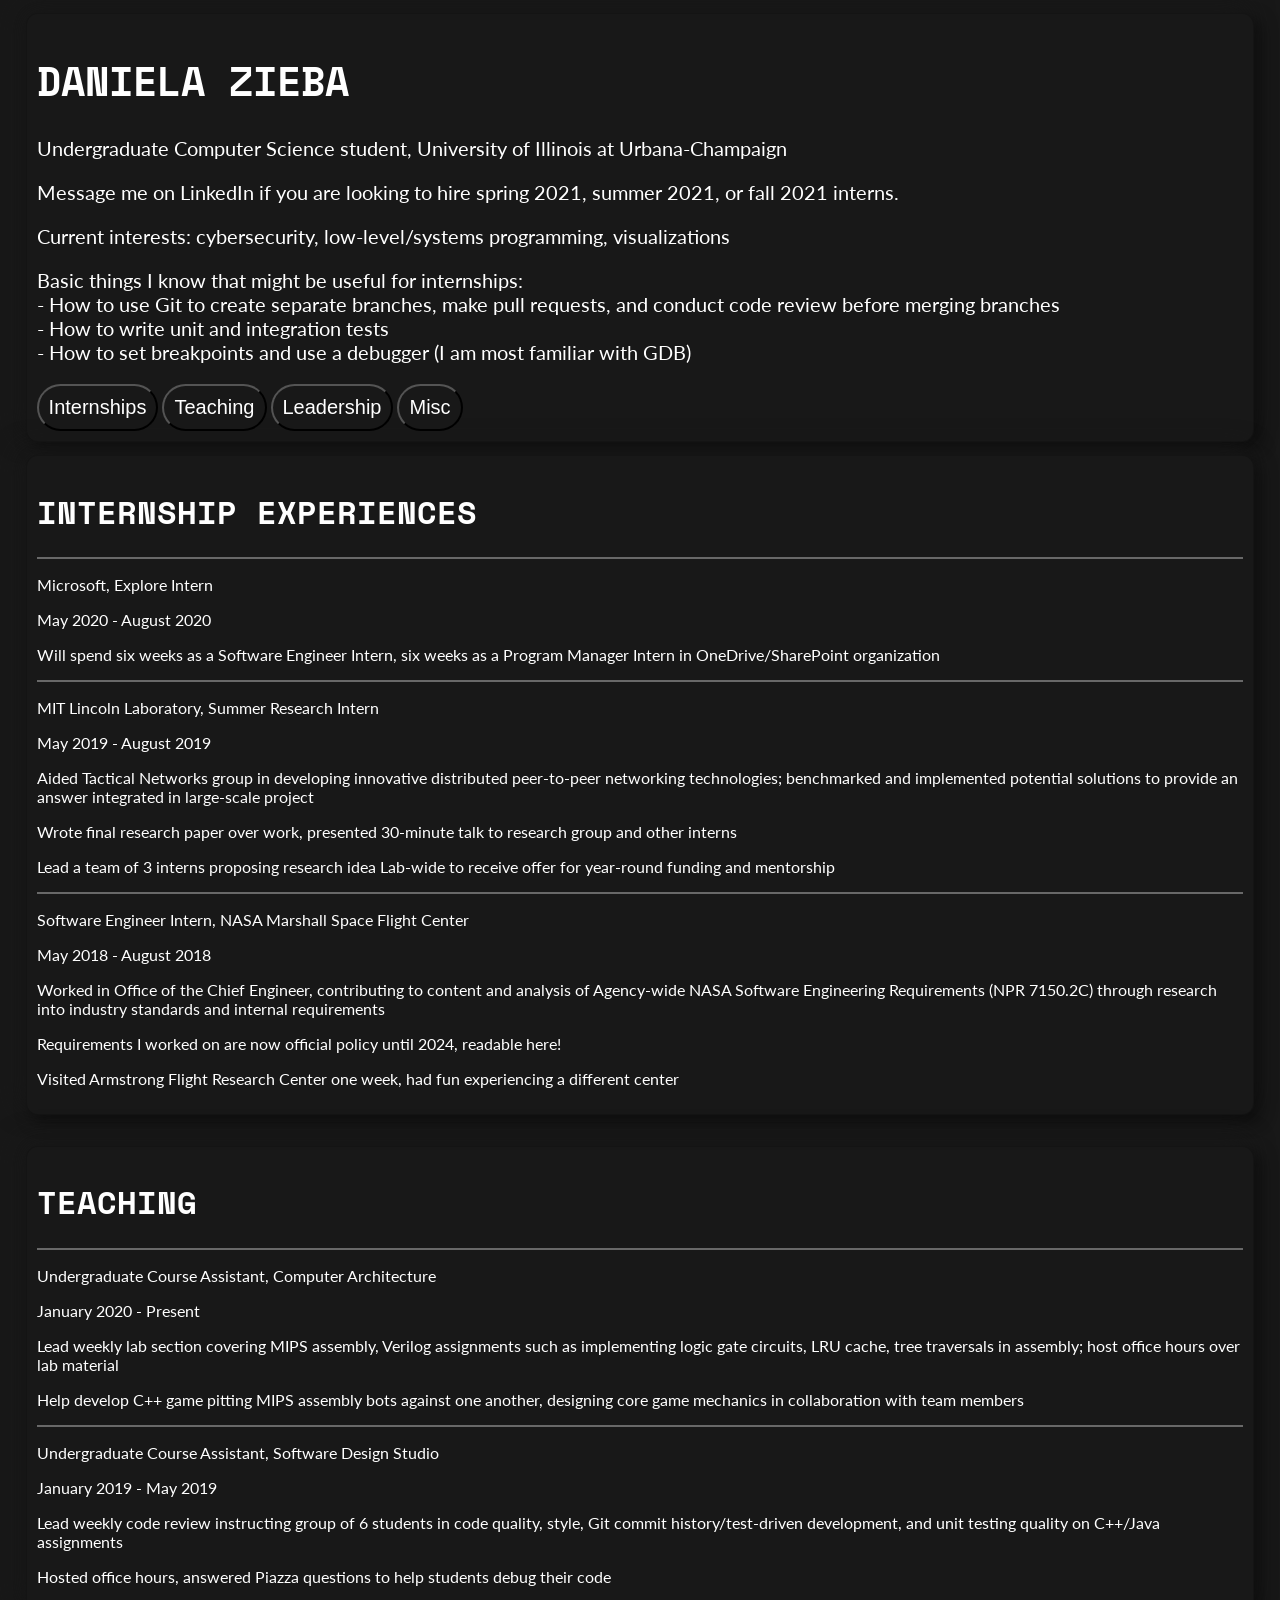
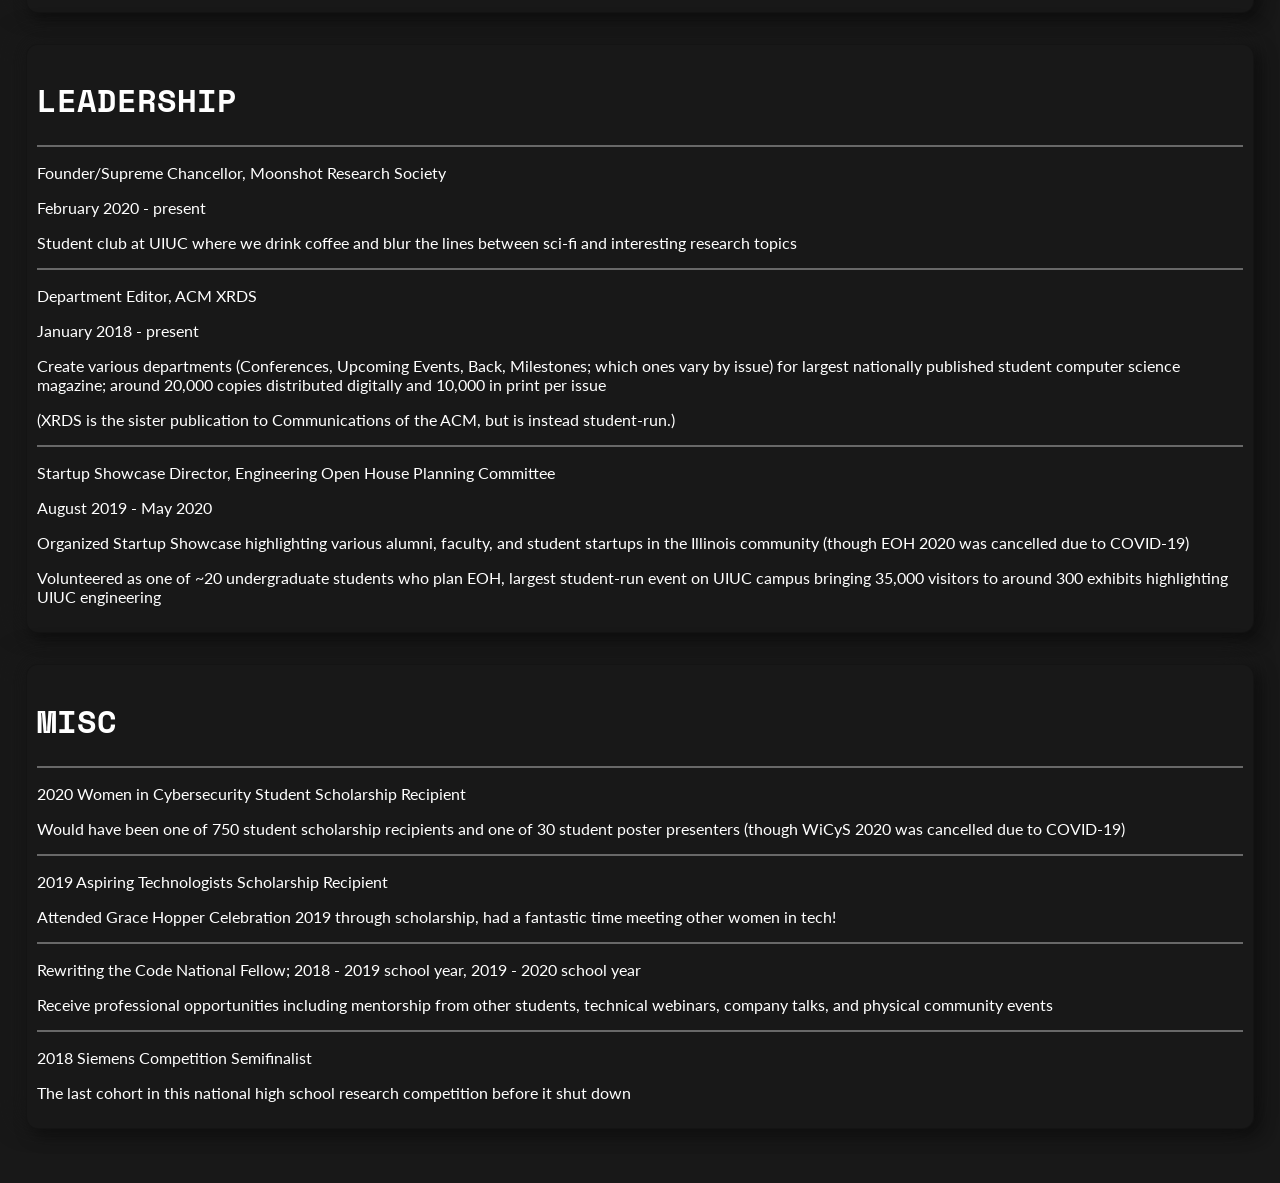
==== index.html @ 8a26d66f "Made minor change" ====
<!DOCTYPE html>
<html>
  <head>
    <meta charset="utf-8">
    <meta name="viewport" content="width=device-width, initial-scale=1">
    <link rel="stylesheet" href="dz.css">
    <link href="https://fonts.googleapis.com/css?family=Lato|Source+Sans+Pro|Space+Mono&display=swap" rel="stylesheet">
    <title>Checkout</title>
  </head>
  <body style="margin: 0;">
      <div class="content-div dz-head">
        <h1>DANIELA ZIEBA</h1>
        <p>Undergraduate Computer Science student, University of Illinois at Urbana-Champaign</p>
        <p><a href="https://linkedin.com/in/daniela-zieba">Message me on LinkedIn</a> if you are looking to hire spring 2021, summer 2021, or fall 2021 interns.</p>
        <p>Current interests: cybersecurity, low-level/systems programming, visualizations </p>
        <p>Basic things I know that might be useful for internships:
            <br> - How to use Git to create separate branches, make pull requests, and conduct code review before merging branches
            <br> - How to write unit and integration tests
            <br> - How to set breakpoints and use a debugger (I am most familiar with GDB)
        </p>
        <div>
            <button><a href="#intern">Internships</a></button>
            <button><a href="#teaching">Teaching</a></button>
            <button><a href="#leadership">Leadership</a></button>
            <button><a href="#misc">Misc</a></button></div>
    </div>
      <div class="body-content">
        <div class="content-div">
            <h1 id="intern">INTERNSHIP EXPERIENCES</h1>
            <div class="inner-content-div">
                <p>Microsoft, Explore Intern</p>
                <p>May 2020 - August 2020</p>
                <p>Will spend six weeks as a Software Engineer Intern, six weeks as a Program Manager Intern in OneDrive/SharePoint organization</p>
            </div>

            <div class="inner-content-div">
                <p>MIT Lincoln Laboratory, Summer Research Intern</p>
                <p>May 2019 - August 2019</p>
                <p> Aided Tactical Networks group in developing innovative distributed peer-to-peer networking technologies; benchmarked and implemented potential solutions to provide an answer integrated in large-scale project</p>
                <p>Wrote final research paper over work, presented 30-minute talk to research group and other interns</p> 
                <p>Lead a team of 3 interns proposing research idea Lab-wide to receive offer for year-round funding and mentorship</p>
            </div>

            <div class="inner-content-div">
                <p>Software Engineer Intern, NASA Marshall Space Flight Center</p>
                <p>May 2018 - August 2018</p>
                <p>Worked in Office of the Chief Engineer, contributing to content and analysis of Agency-wide NASA Software Engineering Requirements (NPR 7150.2C) through research into industry standards and internal requirements</p>
                <p>Requirements I worked on are now official policy until 2024, readable <a href='https://nodis3.gsfc.nasa.gov/npg_img/N_PR_7150_002C_/N_PR_7150_002C_.pdf'>here!</a></p></p>
                <p>Visited Armstrong Flight Research Center one week, had fun experiencing a different center</p>
            </div>
          </div>

        <br>
        <div class="content-div">
            <h1 id="teaching">TEACHING</h1>
            <div class="inner-content-div">
              <p>Undergraduate Course Assistant, Computer Architecture</p>
              <p class="date">January 2020 - Present</p>
              <p>Lead weekly lab section covering MIPS assembly, Verilog assignments such as implementing logic gate circuits, LRU cache, tree traversals in assembly; host office hours over lab material</p>
              <p>Help develop C++ game pitting MIPS assembly bots against one another, designing core game mechanics in collaboration with team members</p>
          </div>
          <div class="inner-content-div">
              <p>Undergraduate Course Assistant, Software Design Studio</p>
              <p class="date">January 2019 - May 2019</p>
              <p>Lead weekly code review instructing group of 6 students in code quality, style, Git commit history/test-driven development, and unit testing quality on C++/Java assignments</p>
              <p>Hosted office hours, answered Piazza questions to help students debug their code</p>
          </div>
        </div>

        <br>
          <div class="content-div">
            <h1 id="leadership">LEADERSHIP</h1>

            <div class="inner-content-div">
                <p>Founder/Supreme Chancellor, Moonshot Research Society</p>
                <p class="date">February 2020 - present</p>
                <p>Student club at UIUC where we drink coffee and blur the lines between sci-fi and interesting research topics</p>
            </div>

            <div class="inner-content-div">
                <p>Department Editor, ACM XRDS</p>
                <p class="date">January 2018 - present</p>
                <p>Create various departments (Conferences, Upcoming Events, Back, Milestones; which ones vary by issue) for largest nationally published student computer science magazine; around 20,000 copies distributed digitally and 10,000 in print per issue</p>
                <p>(XRDS is the sister publication to Communications of the ACM, but is instead student-run.)</p>
            </div>


            <div class="inner-content-div">
                <p>Startup Showcase Director, Engineering Open House Planning Committee</p>
                <p class="date">August 2019 - May 2020</p>
                <p>Organized Startup Showcase highlighting various alumni, faculty, and student startups in the Illinois community (though EOH 2020 was cancelled due to COVID-19)</p>
                <p>Volunteered as one of ~20 undergraduate students who plan EOH, largest student-run event on UIUC campus bringing 35,000 visitors to around 300 exhibits highlighting UIUC engineering</p>
            </div>
          </div>

          <br>

          <div class="content-div">
            <h1 id="misc">MISC</h1>
            <div class="inner-content-div">
                <p>2020 Women in Cybersecurity Student Scholarship Recipient</p>
                <p>Would have been one of 750 student scholarship recipients and one of 30 student poster presenters (though WiCyS 2020 was cancelled due to COVID-19)</p>
            </div>

            <div class="inner-content-div">
                <p>2019 Aspiring Technologists Scholarship Recipient</p>
                <p>Attended Grace Hopper Celebration 2019 through scholarship, had a fantastic time meeting other women in tech!</p>
            </div>

            <div class="inner-content-div">
                <p>Rewriting the Code National Fellow; 2018 - 2019 school year, 2019 - 2020 school year</p>
                <p>Receive professional opportunities including mentorship from other students, technical webinars, company talks, and physical community events</p>
            </div>

            <div class="inner-content-div">
                <p>2018 Siemens Competition Semifinalist</p>
                <p>The last cohort in this national high school research competition before it shut down</p>
            </div>

          </div>

          <br>
          <br>
          <br>

      </div>
      
  </body>
</html>
---- dz.css ----
body
{
    background-color: rgb(24, 24, 24);
}

button
{
    background-color: rgb(24, 24, 24);
    font-size: 20px;
    padding: 10px;
    border-radius: 25px;
}

button:hover
{
    border-color: gray;
}

.dz-head
{
    color: white;
    margin: 0;
    padding-top: 20px;
    padding-bottom: 20px;
    font-family: 'Source Sans Pro', sans-serif;
    font-size: 20px;
    margin-top: 2%;
    margin-left: 2%;
    margin-right: 2%;
}

.body-content
{
    color: white;
    margin: 0;
}

a
{
    text-decoration: none;
    color:white;
}

a:hover
{
    color: gray;
}

img
{
    max-width: 75%;
    border-radius: 10px;
}

.content-div
{
    background: rgb(24, 24, 24);
    border: 1px solid rgba(6, 6, 6, 0.2);
    border-radius: 12px;
    box-shadow: -6px -6px 26px 0 rgba(24, 24, 24, 0.83), 6px 6px 16px 0 rgba(1, 1, 1, 0.51);
    padding: 10px;
    margin-top: 1%;
    margin-left: 2%;
    margin-right: 2%;
}

.inner-content-div
{
    border-top: 2px solid rgb(104, 104, 104);
}

.content-div h1
{
    font-family: 'Space Mono', monospace;
}

.content-div p
{
    font-family: 'Lato', sans-serif;
}
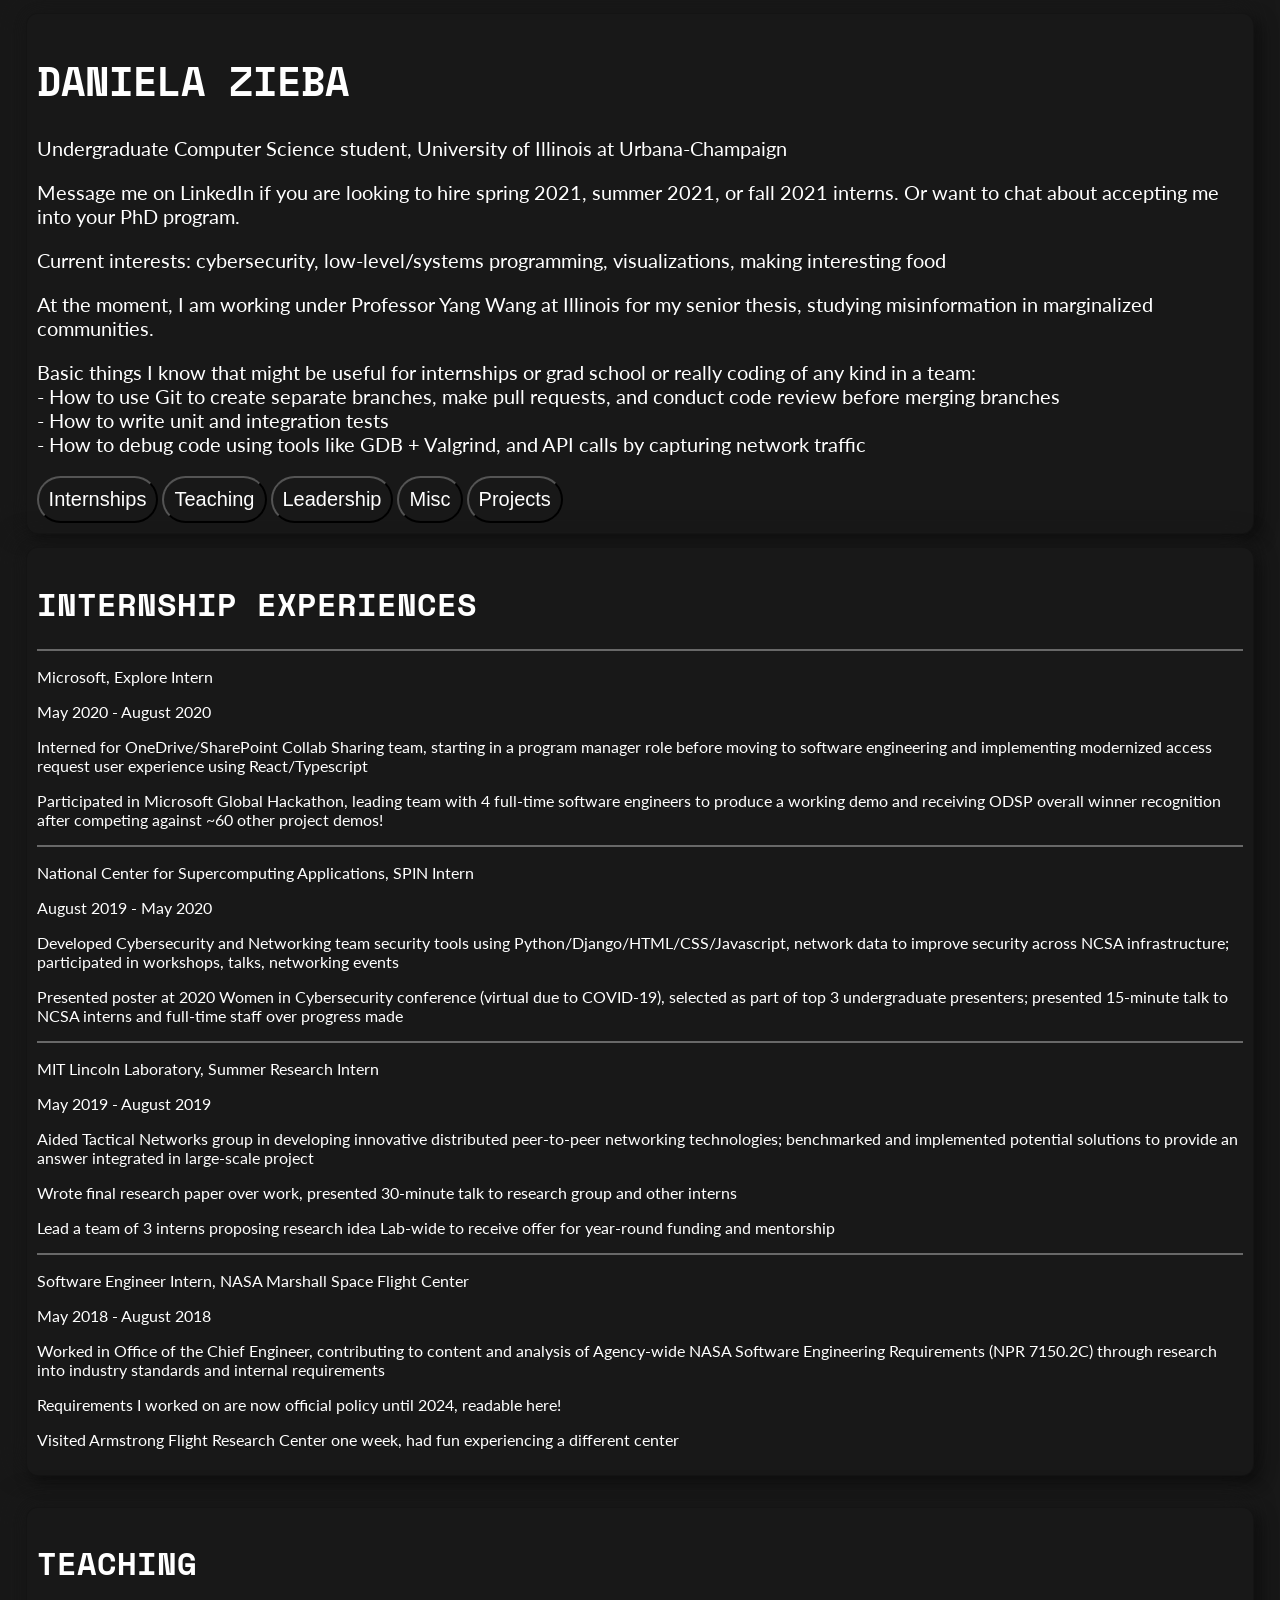
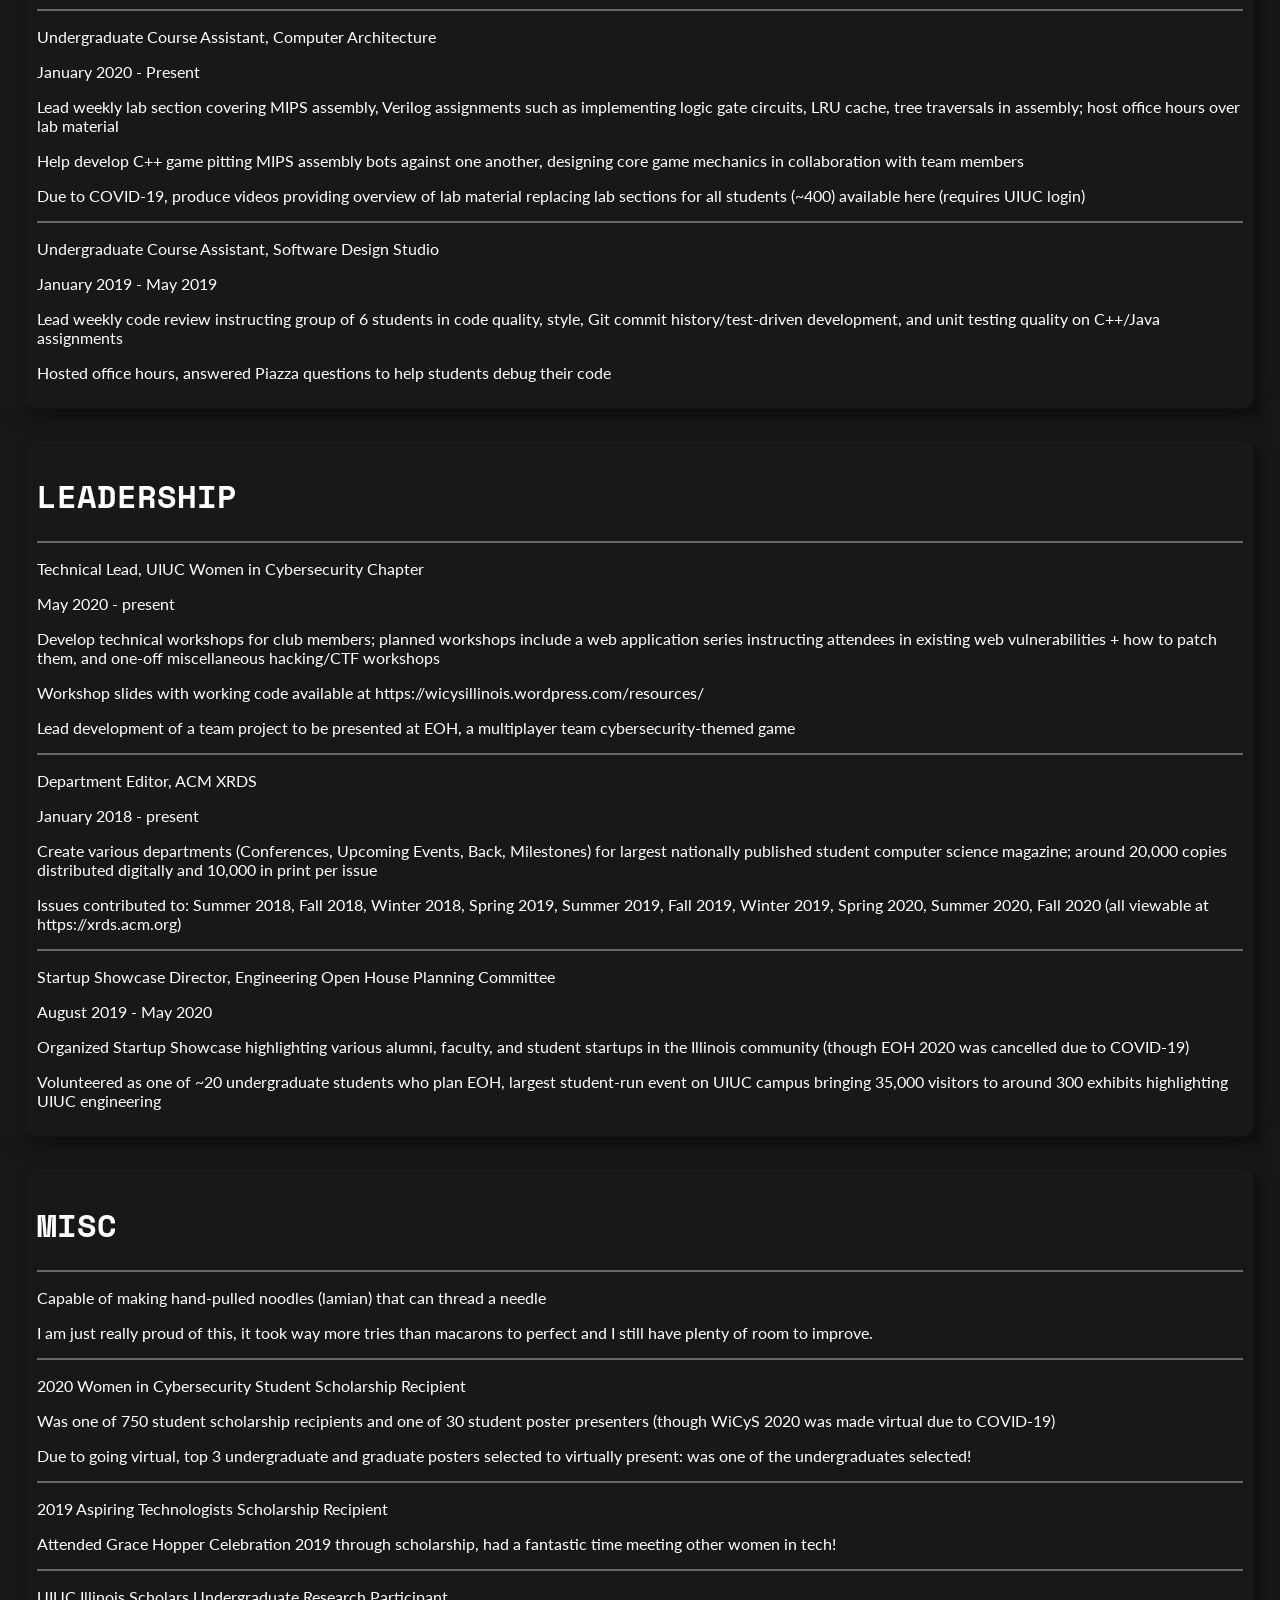
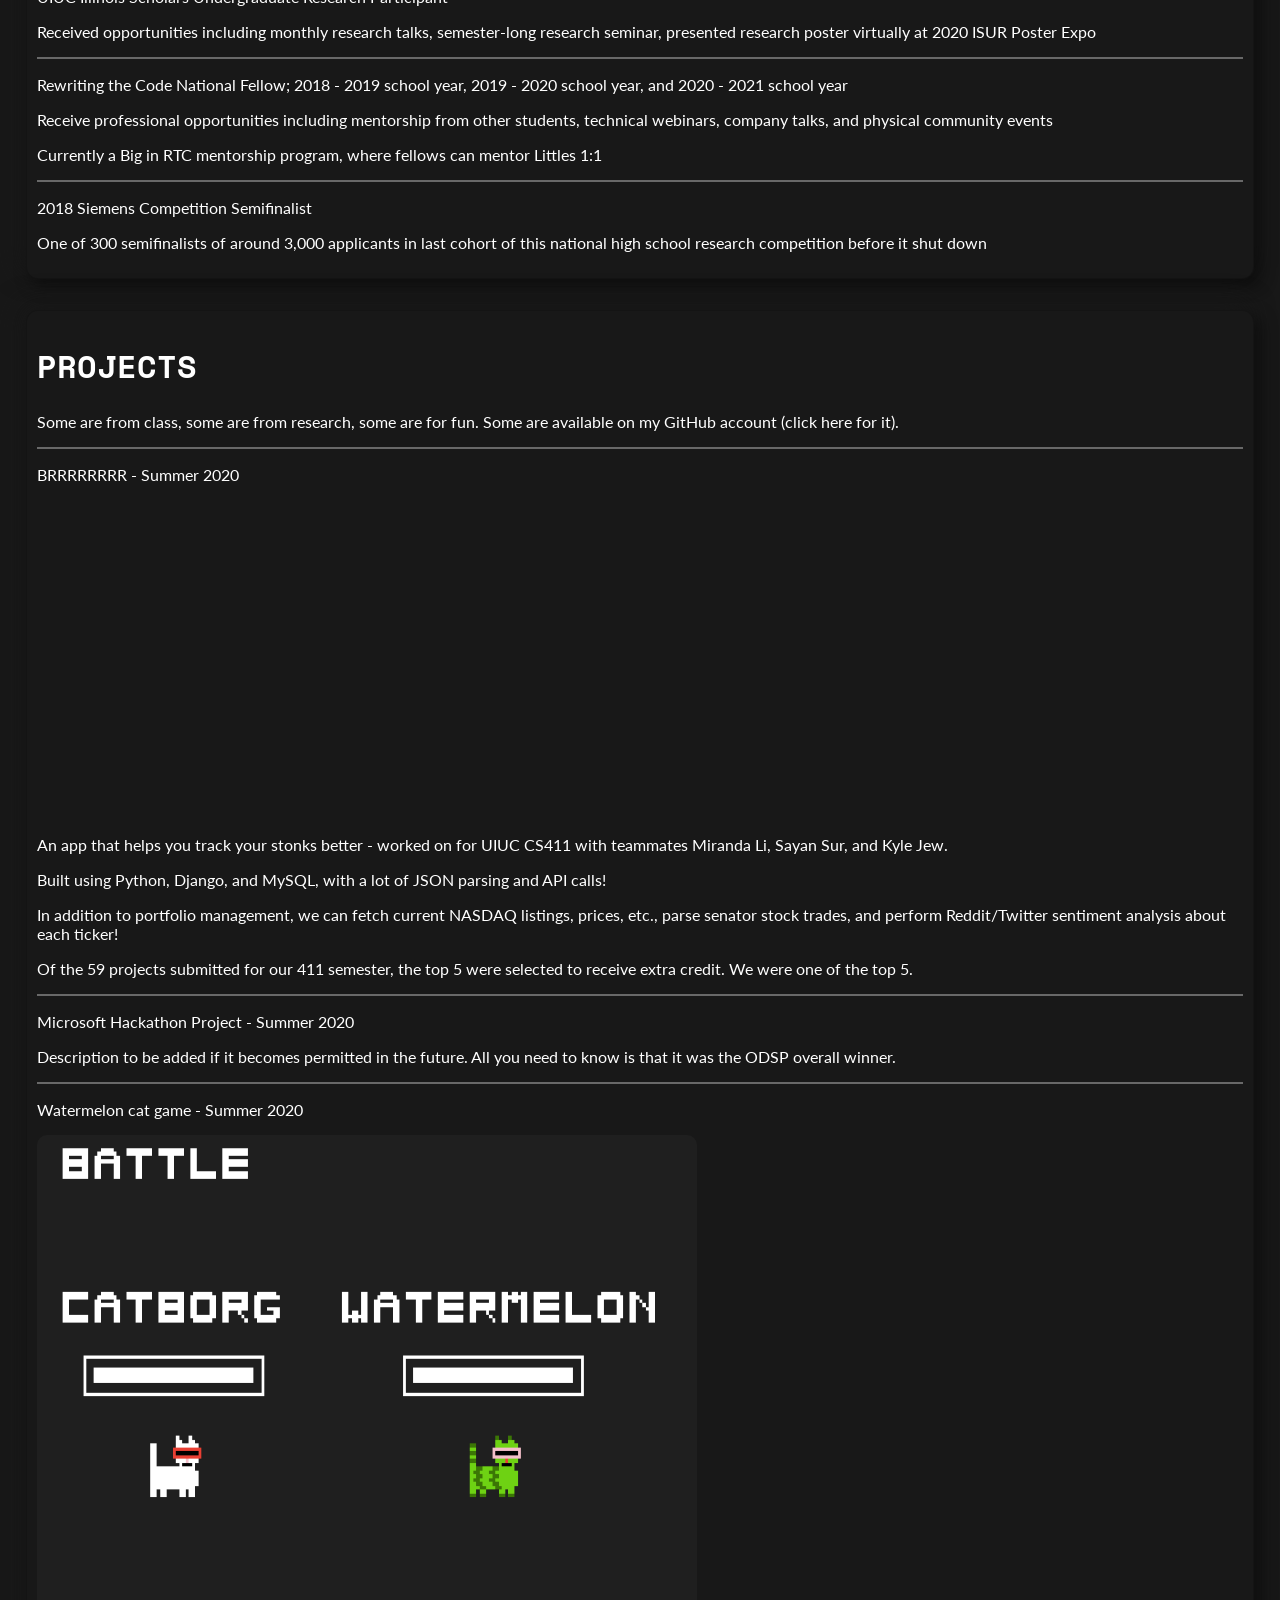
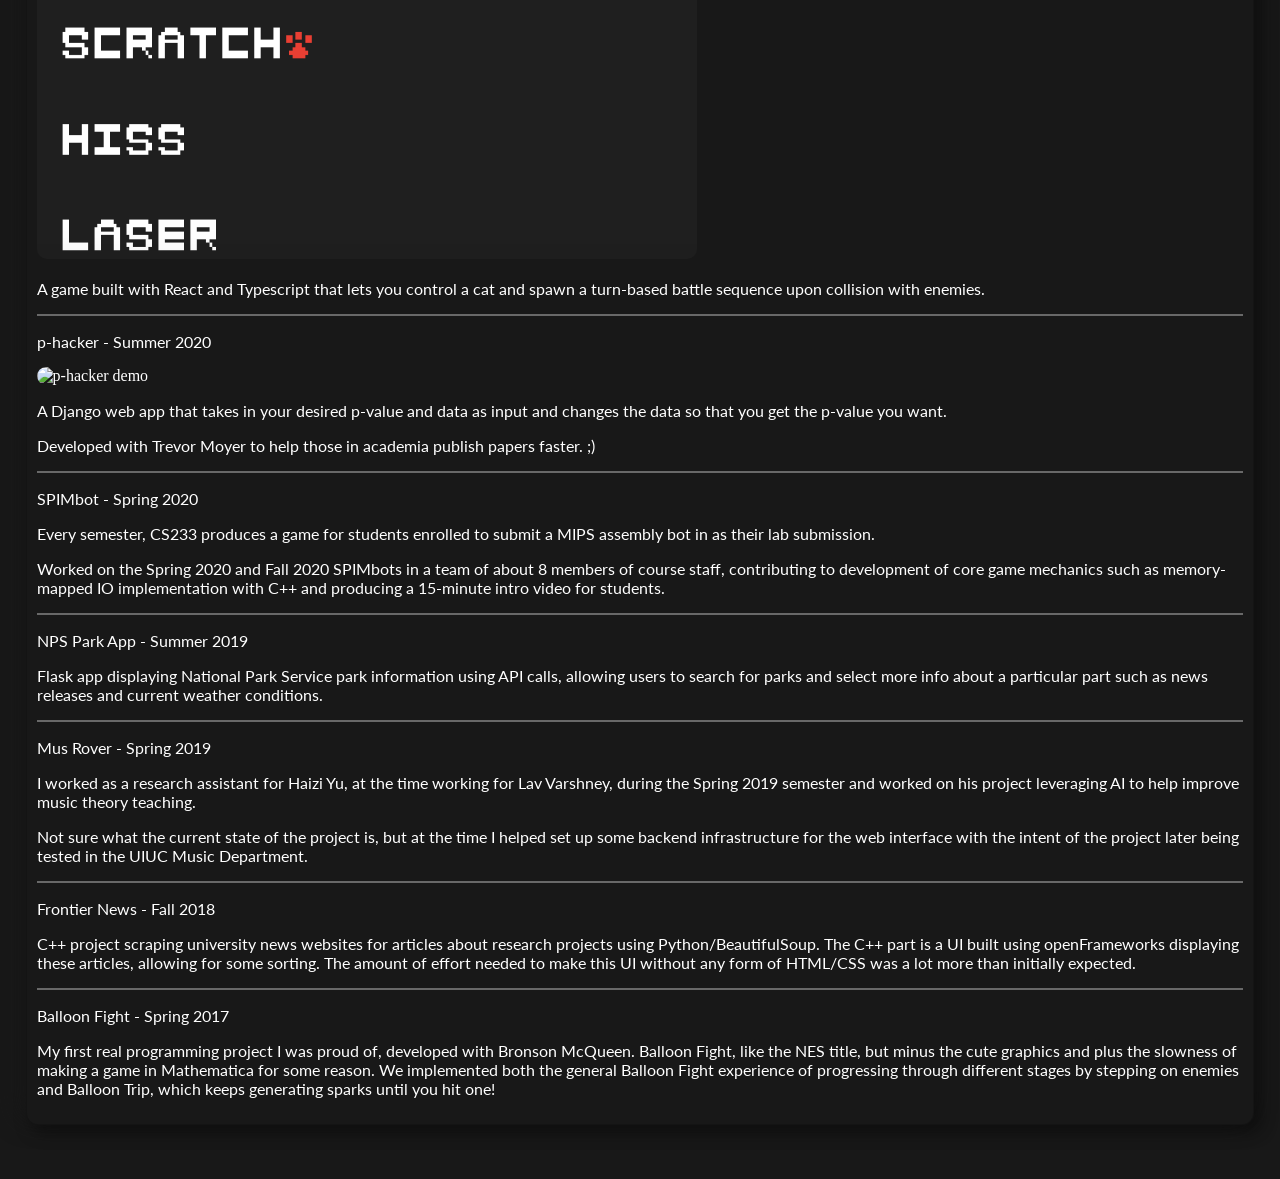
==== commit 91cbc549: "Some website updates" ====
--- a/index.html
+++ b/index.html
@@ -5,24 +5,27 @@
     <meta name="viewport" content="width=device-width, initial-scale=1">
     <link rel="stylesheet" href="dz.css">
     <link href="https://fonts.googleapis.com/css?family=Lato|Source+Sans+Pro|Space+Mono&display=swap" rel="stylesheet">
-    <title>Checkout</title>
+    <title>Daniela Zieba</title>
   </head>
   <body style="margin: 0;">
       <div class="content-div dz-head">
         <h1>DANIELA ZIEBA</h1>
         <p>Undergraduate Computer Science student, University of Illinois at Urbana-Champaign</p>
-        <p><a href="https://linkedin.com/in/daniela-zieba">Message me on LinkedIn</a> if you are looking to hire spring 2021, summer 2021, or fall 2021 interns.</p>
-        <p>Current interests: cybersecurity, low-level/systems programming, visualizations </p>
-        <p>Basic things I know that might be useful for internships:
+        <p><a href="https://linkedin.com/in/daniela-zieba">Message me on LinkedIn</a> if you are looking to hire spring 2021, summer 2021, or fall 2021 interns. Or want to chat about accepting me into your PhD program.</p>
+        <p>Current interests: cybersecurity, low-level/systems programming, visualizations, making interesting food</p>
+        <p>At the moment, I am working under Professor Yang Wang at Illinois for my senior thesis, studying misinformation in marginalized communities.</p>
+        <p>Basic things I know that might be useful for internships or grad school or really coding of any kind in a team:
             <br> - How to use Git to create separate branches, make pull requests, and conduct code review before merging branches
             <br> - How to write unit and integration tests
-            <br> - How to set breakpoints and use a debugger (I am most familiar with GDB)
+            <br> - How to debug code using tools like GDB + Valgrind, and API calls by capturing network traffic
         </p>
         <div>
             <button><a href="#intern">Internships</a></button>
             <button><a href="#teaching">Teaching</a></button>
             <button><a href="#leadership">Leadership</a></button>
-            <button><a href="#misc">Misc</a></button></div>
+            <button><a href="#misc">Misc</a></button>
+            <button><a href="#projects">Projects</a></button>
+        </div>
     </div>
       <div class="body-content">
         <div class="content-div">
@@ -30,13 +33,21 @@
             <div class="inner-content-div">
                 <p>Microsoft, Explore Intern</p>
                 <p>May 2020 - August 2020</p>
-                <p>Will spend six weeks as a Software Engineer Intern, six weeks as a Program Manager Intern in OneDrive/SharePoint organization</p>
-            </div>
+                <p>Interned for OneDrive/SharePoint Collab Sharing team, starting in a program manager role before moving to software engineering and implementing modernized access request user experience using React/Typescript</p>
+                <p>Participated in Microsoft Global Hackathon, leading team with 4 full-time software engineers to produce a working demo and receiving ODSP overall winner recognition after competing against ~60 other project demos!</p>
+            </div>
+
+            <div class="inner-content-div">
+              <p>National Center for Supercomputing Applications, SPIN Intern</p>
+              <p>August 2019 - May 2020</p>
+              <p>Developed Cybersecurity and Networking team security tools using Python/Django/HTML/CSS/Javascript, network data to improve security across NCSA infrastructure; participated in workshops, talks, networking events</p>
+              <p>Presented poster at 2020 Women in Cybersecurity conference (virtual due to COVID-19), selected as part of top 3 undergraduate presenters; presented 15-minute talk to NCSA interns and full-time staff over progress made</p> 
+          </div>
 
             <div class="inner-content-div">
                 <p>MIT Lincoln Laboratory, Summer Research Intern</p>
                 <p>May 2019 - August 2019</p>
-                <p> Aided Tactical Networks group in developing innovative distributed peer-to-peer networking technologies; benchmarked and implemented potential solutions to provide an answer integrated in large-scale project</p>
+                <p>Aided Tactical Networks group in developing innovative distributed peer-to-peer networking technologies; benchmarked and implemented potential solutions to provide an answer integrated in large-scale project</p>
                 <p>Wrote final research paper over work, presented 30-minute talk to research group and other interns</p> 
                 <p>Lead a team of 3 interns proposing research idea Lab-wide to receive offer for year-round funding and mentorship</p>
             </div>
@@ -58,6 +69,7 @@
               <p class="date">January 2020 - Present</p>
               <p>Lead weekly lab section covering MIPS assembly, Verilog assignments such as implementing logic gate circuits, LRU cache, tree traversals in assembly; host office hours over lab material</p>
               <p>Help develop C++ game pitting MIPS assembly bots against one another, designing core game mechanics in collaboration with team members</p>
+              <p>Due to COVID-19, produce videos providing overview of lab material replacing lab sections for all students (~400) available <a href='https://mediaspace.illinois.edu/channel/CS%2B233%2BFA20/178650472'>here</a> (requires UIUC login)</p>
           </div>
           <div class="inner-content-div">
               <p>Undergraduate Course Assistant, Software Design Studio</p>
@@ -72,16 +84,18 @@
             <h1 id="leadership">LEADERSHIP</h1>
 
             <div class="inner-content-div">
-                <p>Founder/Supreme Chancellor, Moonshot Research Society</p>
-                <p class="date">February 2020 - present</p>
-                <p>Student club at UIUC where we drink coffee and blur the lines between sci-fi and interesting research topics</p>
-            </div>
+              <p>Technical Lead, UIUC Women in Cybersecurity Chapter</p>
+              <p class="date">May 2020 - present</p>
+              <p>Develop technical workshops for club members; planned workshops include a web application series instructing attendees in existing web vulnerabilities + how to patch them, and one-off miscellaneous hacking/CTF workshops</p>
+              <p>Workshop slides with working code available at <a href="https://wicysillinois.wordpress.com/resources/">https://wicysillinois.wordpress.com/resources/</a></p>
+              <p>Lead development of a team project to be presented at EOH, a multiplayer team cybersecurity-themed game</p>
+          </div>
 
             <div class="inner-content-div">
                 <p>Department Editor, ACM XRDS</p>
                 <p class="date">January 2018 - present</p>
-                <p>Create various departments (Conferences, Upcoming Events, Back, Milestones; which ones vary by issue) for largest nationally published student computer science magazine; around 20,000 copies distributed digitally and 10,000 in print per issue</p>
-                <p>(XRDS is the sister publication to Communications of the ACM, but is instead student-run.)</p>
+                <p>Create various departments (Conferences, Upcoming Events, Back, Milestones) for largest nationally published student computer science magazine; around 20,000 copies distributed digitally and 10,000 in print per issue</p>
+                <p>Issues contributed to: Summer 2018, Fall 2018, Winter 2018, Spring 2019, Summer 2019, Fall 2019, Winter 2019, Spring 2020, Summer 2020, Fall 2020 (all viewable at <a href="https://xrds.acm.org">https://xrds.acm.org</a>)</p>
             </div>
 
 
@@ -98,8 +112,14 @@
           <div class="content-div">
             <h1 id="misc">MISC</h1>
             <div class="inner-content-div">
+              <p>Capable of making hand-pulled noodles (lamian) that can thread a needle</p>
+              <p>I am just really proud of this, it took way more tries than macarons to perfect and I still have plenty of room to improve.</p>
+          </div>
+
+            <div class="inner-content-div">
                 <p>2020 Women in Cybersecurity Student Scholarship Recipient</p>
-                <p>Would have been one of 750 student scholarship recipients and one of 30 student poster presenters (though WiCyS 2020 was cancelled due to COVID-19)</p>
+                <p>Was one of 750 student scholarship recipients and one of 30 student poster presenters (though WiCyS 2020 was made virtual due to COVID-19)</p>
+                <p>Due to going virtual, top 3 undergraduate and graduate posters selected to virtually present: was one of the undergraduates selected!</p>
             </div>
 
             <div class="inner-content-div">
@@ -108,15 +128,82 @@
             </div>
 
             <div class="inner-content-div">
-                <p>Rewriting the Code National Fellow; 2018 - 2019 school year, 2019 - 2020 school year</p>
+              <p>UIUC Illinois Scholars Undergraduate Research Participant</p>
+              <p>Received opportunities including monthly research talks, semester-long research seminar, presented research poster virtually at 2020 ISUR Poster Expo</p>
+            </div>
+
+            <div class="inner-content-div">
+                <p>Rewriting the Code National Fellow; 2018 - 2019 school year, 2019 - 2020 school year, and 2020 - 2021 school year</p>
                 <p>Receive professional opportunities including mentorship from other students, technical webinars, company talks, and physical community events</p>
-            </div>
+                <p>Currently a Big in RTC mentorship program, where fellows can mentor Littles 1:1</p>
+              </div>
 
             <div class="inner-content-div">
                 <p>2018 Siemens Competition Semifinalist</p>
-                <p>The last cohort in this national high school research competition before it shut down</p>
-            </div>
-
+                <p>One of 300 semifinalists of around 3,000 applicants in last cohort of this national high school research competition before it shut down</p>
+            </div>
+
+          </div>
+
+          <br>
+
+          <div class="content-div">
+            <h1 id="projects">PROJECTS</h1>
+            <p>Some are from class, some are from research, some are for fun. <a href="https://github.com/danielazieba">Some are available on my GitHub account (click here for it).</a></p>
+
+            <div class="inner-content-div">
+              <p>BRRRRRRRR - Summer 2020</p>
+              <iframe width="560" height="315" src="https://www.youtube.com/embed/V8LCw23iDJM" frameborder="0" allow="accelerometer; autoplay; clipboard-write; encrypted-media; gyroscope; picture-in-picture" allowfullscreen></iframe>
+              <p>An app that helps you track your stonks better - worked on for UIUC CS411 with teammates Miranda Li, Sayan Sur, and Kyle Jew.</p>
+              <p>Built using Python, Django, and MySQL, with a lot of JSON parsing and API calls!</p>
+              <p>In addition to portfolio management, we can fetch current NASDAQ listings, prices, etc., parse senator stock trades, and perform Reddit/Twitter sentiment analysis about each ticker!</p>
+              <p>Of the 59 projects submitted for our 411 semester, the top 5 were selected to receive extra credit. We were one of the top 5.</p>
+            </div>
+
+
+            <div class="inner-content-div">
+              <p>Microsoft Hackathon Project - Summer 2020</p>
+              <p>Description to be added if it becomes permitted in the future. All you need to know is that it was the ODSP overall winner.</p>
+            </div>
+            <div class="inner-content-div">
+              <p>Watermelon cat game - Summer 2020</p>
+              <img src="battle.png" alt="cat game screenshot" width="660" height="724">
+              <p>A game built with React and Typescript that lets you control a cat and spawn a turn-based battle sequence upon collision with enemies.</p>
+            </div>
+
+            <div class="inner-content-div">
+              <p>p-hacker - Summer 2020</p>
+              <img src="yeet.gif" alt="p-hacker demo" width="1402" height="664">
+              <p>A Django web app that takes in your desired p-value and data as input and changes the data so that you get the p-value you want.</p>
+              <p>Developed with Trevor Moyer to help those in academia publish papers faster. ;)</p>
+            </div>
+
+            <div class="inner-content-div">
+              <p>SPIMbot - Spring 2020</p>
+              <p>Every semester, CS233 produces a game for students enrolled to submit a MIPS assembly bot in as their lab submission.</p>
+              <p>Worked on the Spring 2020 and Fall 2020 SPIMbots in a team of about 8 members of course staff, contributing to development of core game mechanics such as memory-mapped IO implementation with C++ and producing a 15-minute intro video for students.</p>
+            </div>
+
+            <div class="inner-content-div">
+              <p>NPS Park App - Summer 2019</p>
+              <p>Flask app displaying National Park Service park information using API calls, allowing users to search for parks and select more info about a particular part such as news releases and current weather conditions.</p>
+            </div>
+
+            <div class="inner-content-div">
+              <p>Mus Rover - Spring 2019</p>
+              <p>I worked as a research assistant for Haizi Yu, at the time working for Lav Varshney, during the Spring 2019 semester and worked on his project leveraging AI to help improve music theory teaching.</p>
+              <p>Not sure what the current state of the project is, but at the time I helped set up some backend infrastructure for the web interface with the intent of the project later being tested in the UIUC Music Department.</p>
+            </div>
+
+            <div class="inner-content-div">
+              <p>Frontier News - Fall 2018</p>
+              <p>C++ project scraping university news websites for articles about research projects using Python/BeautifulSoup. The C++ part is a UI built using openFrameworks displaying these articles, allowing for some sorting. The amount of effort needed to make this UI without any form of HTML/CSS was a lot more than initially expected. </p>
+            </div>
+
+            <div class="inner-content-div">
+              <p>Balloon Fight - Spring 2017</p>
+              <p>My first real programming project I was proud of, developed with Bronson McQueen. Balloon Fight, like the NES title, but minus the cute graphics and plus the slowness of making a game in Mathematica for some reason. We implemented both the general Balloon Fight experience of progressing through different stages by stepping on enemies and Balloon Trip, which keeps generating sparks until you hit one!</p>
+            </div>
           </div>
 
           <br>
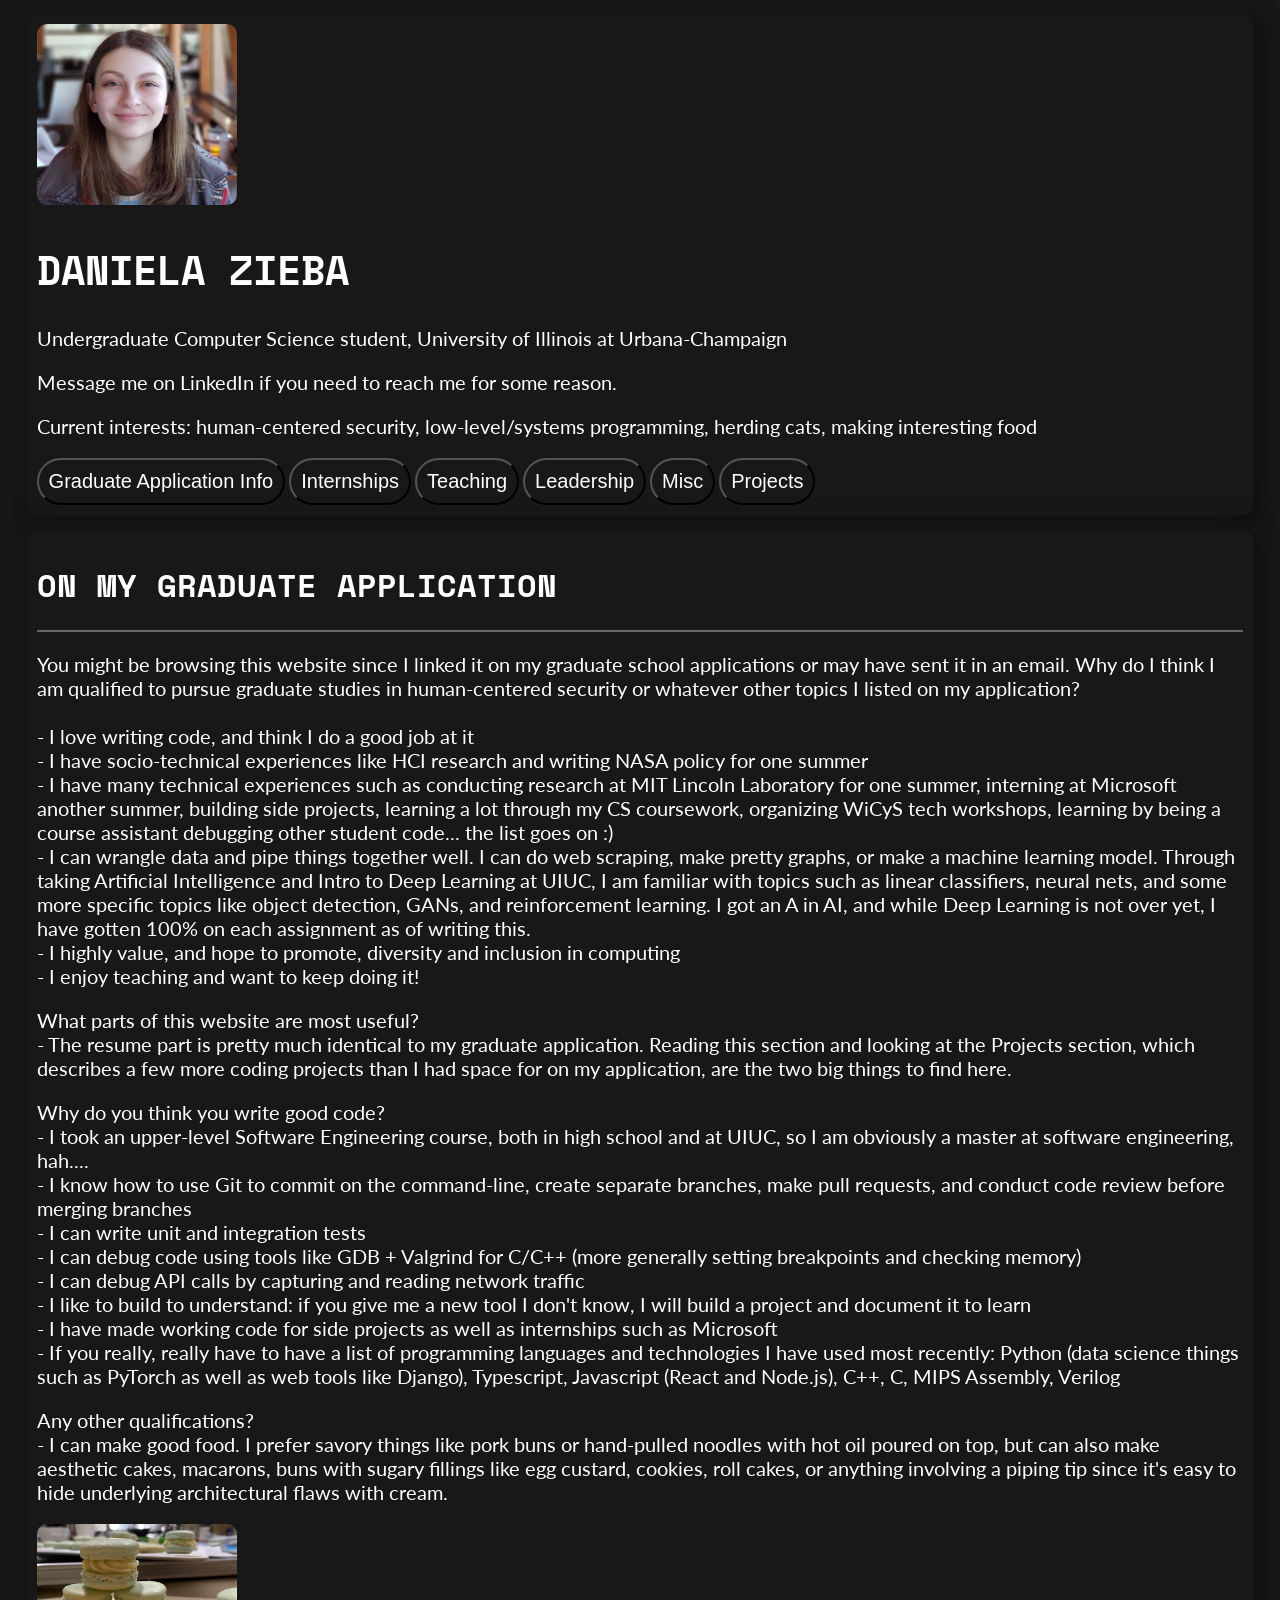
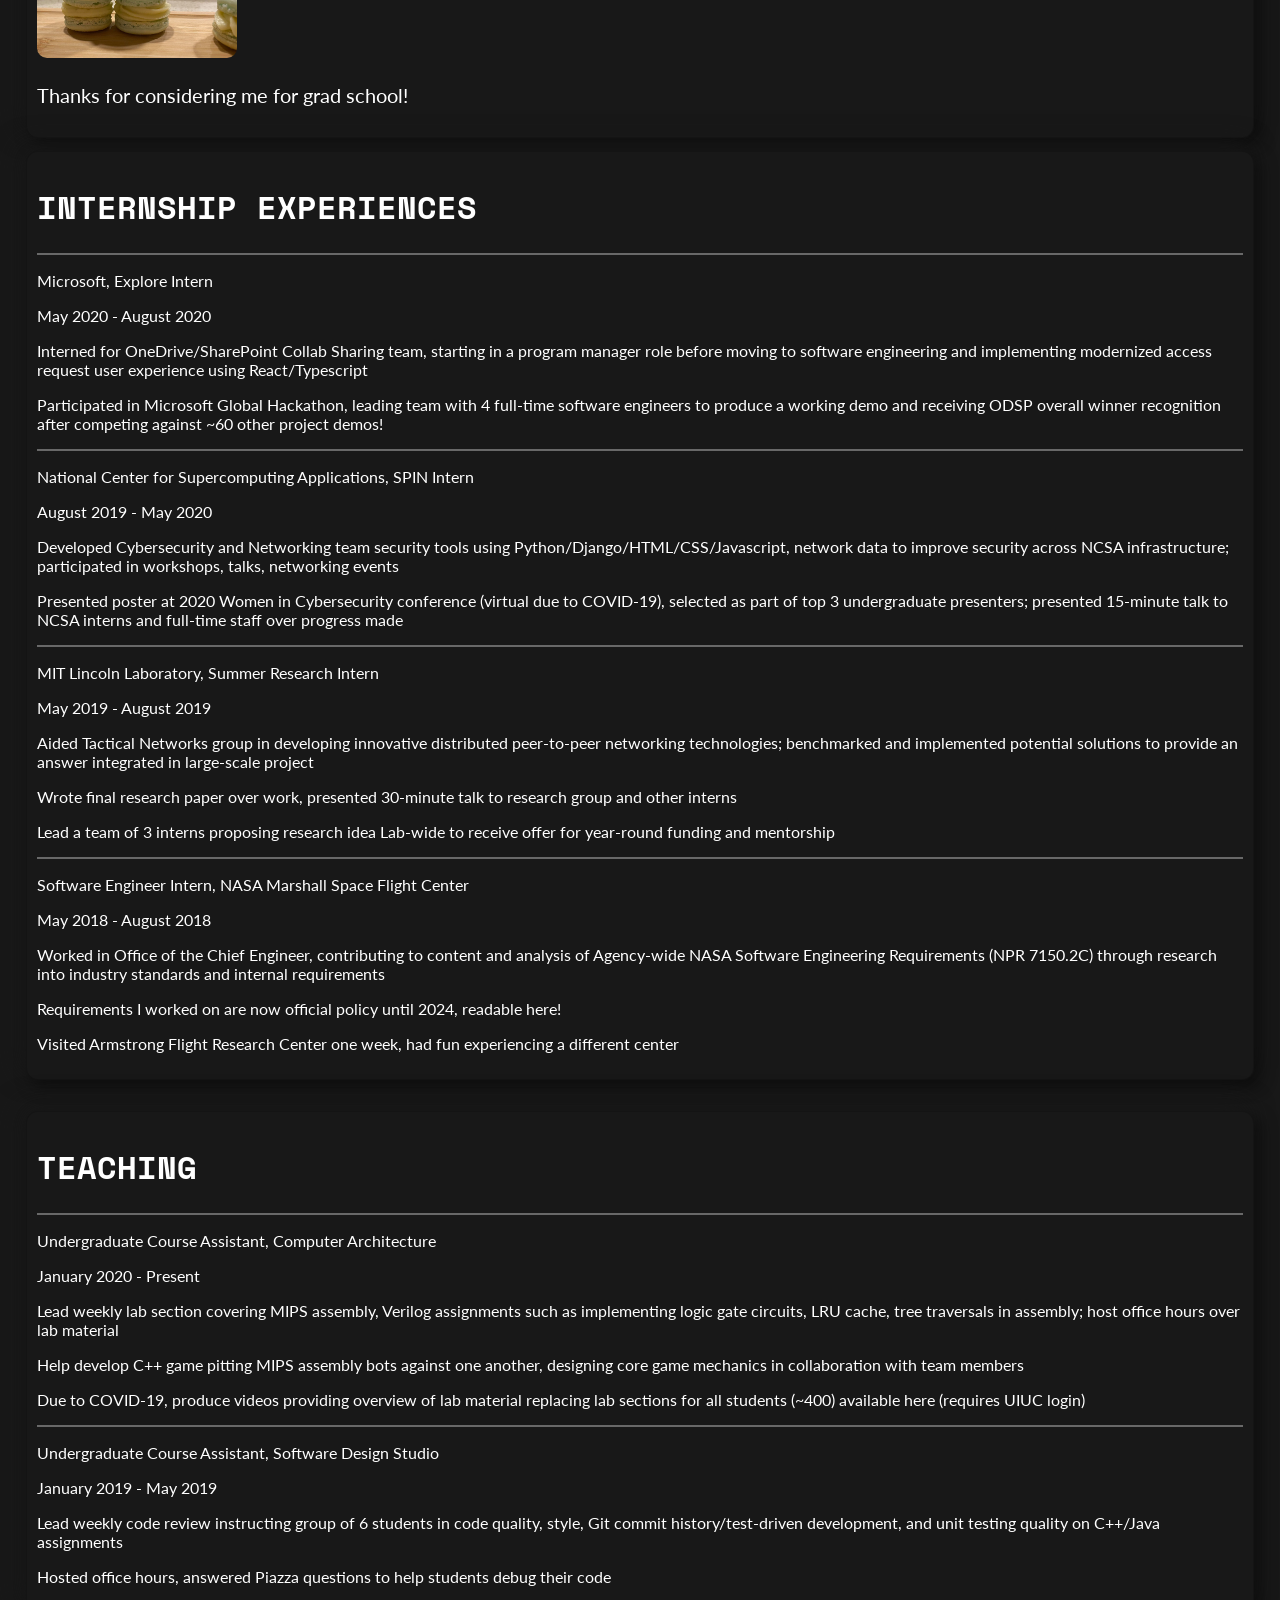
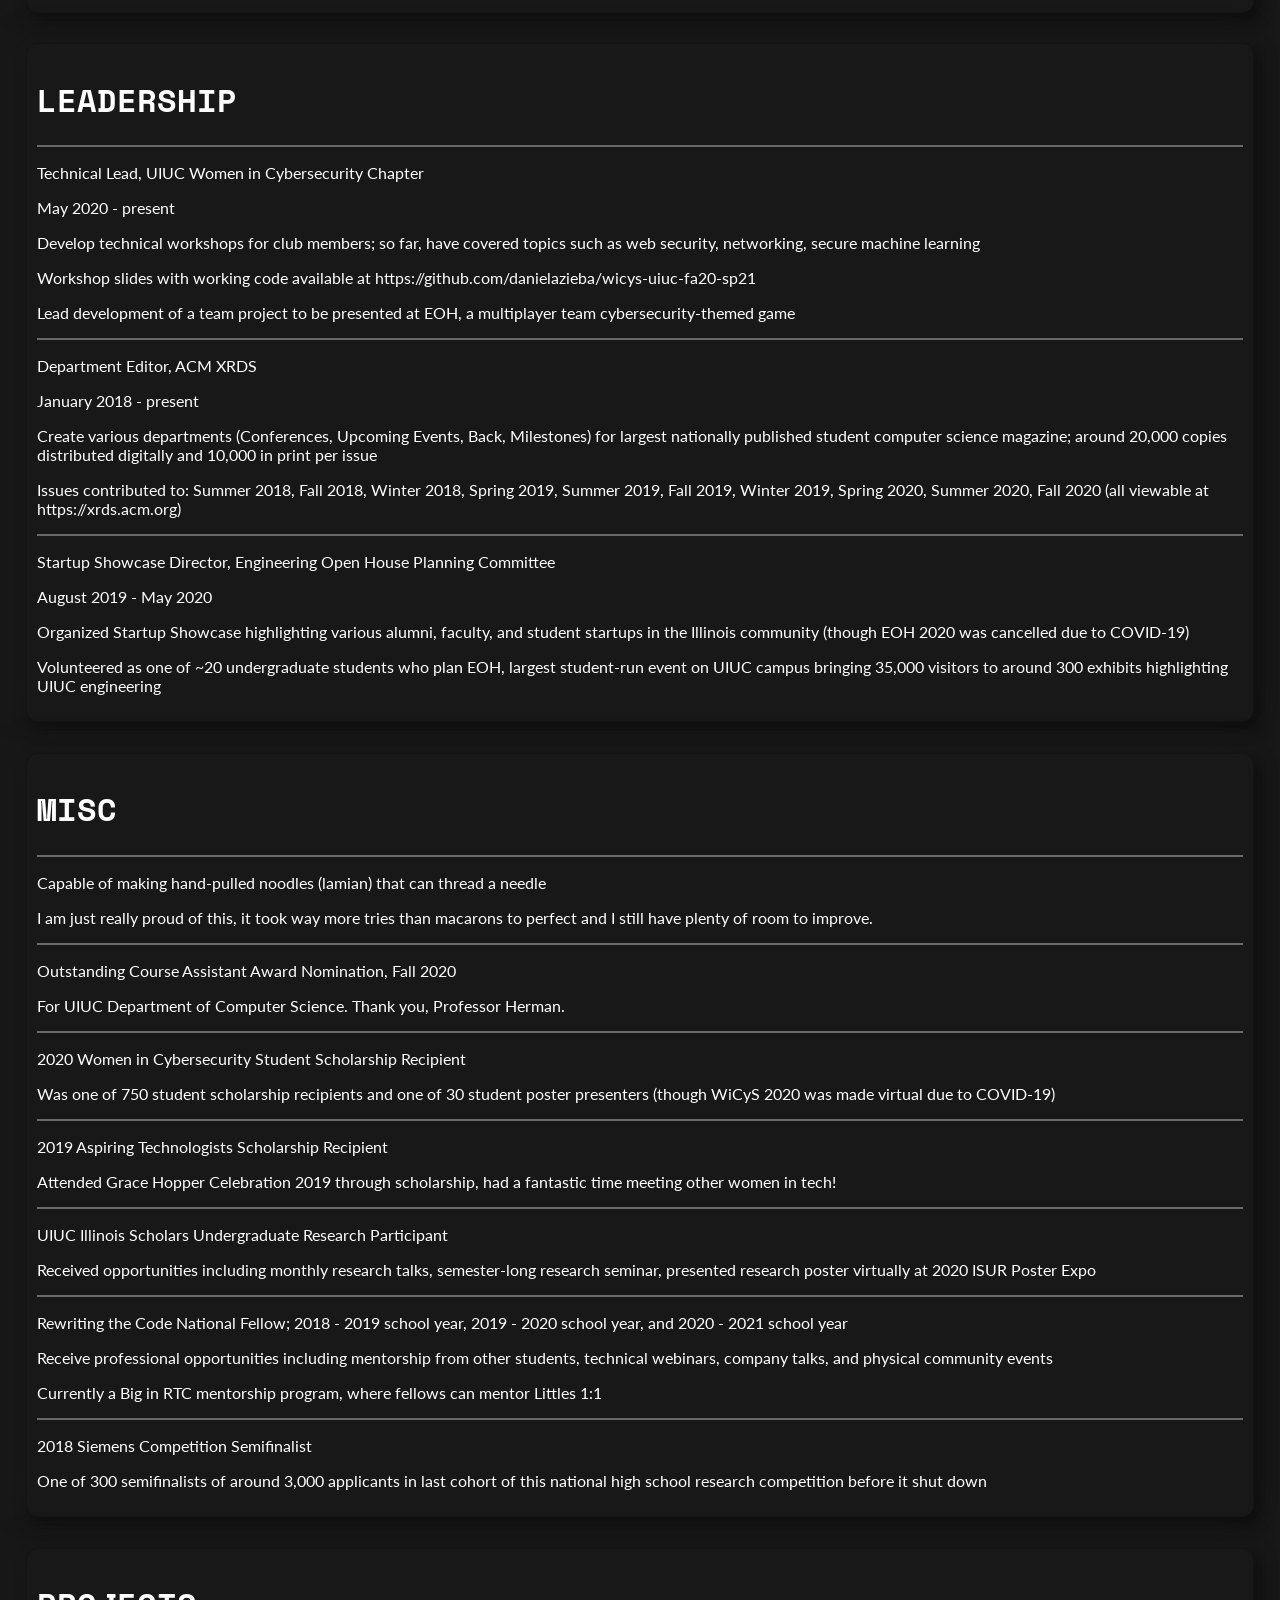
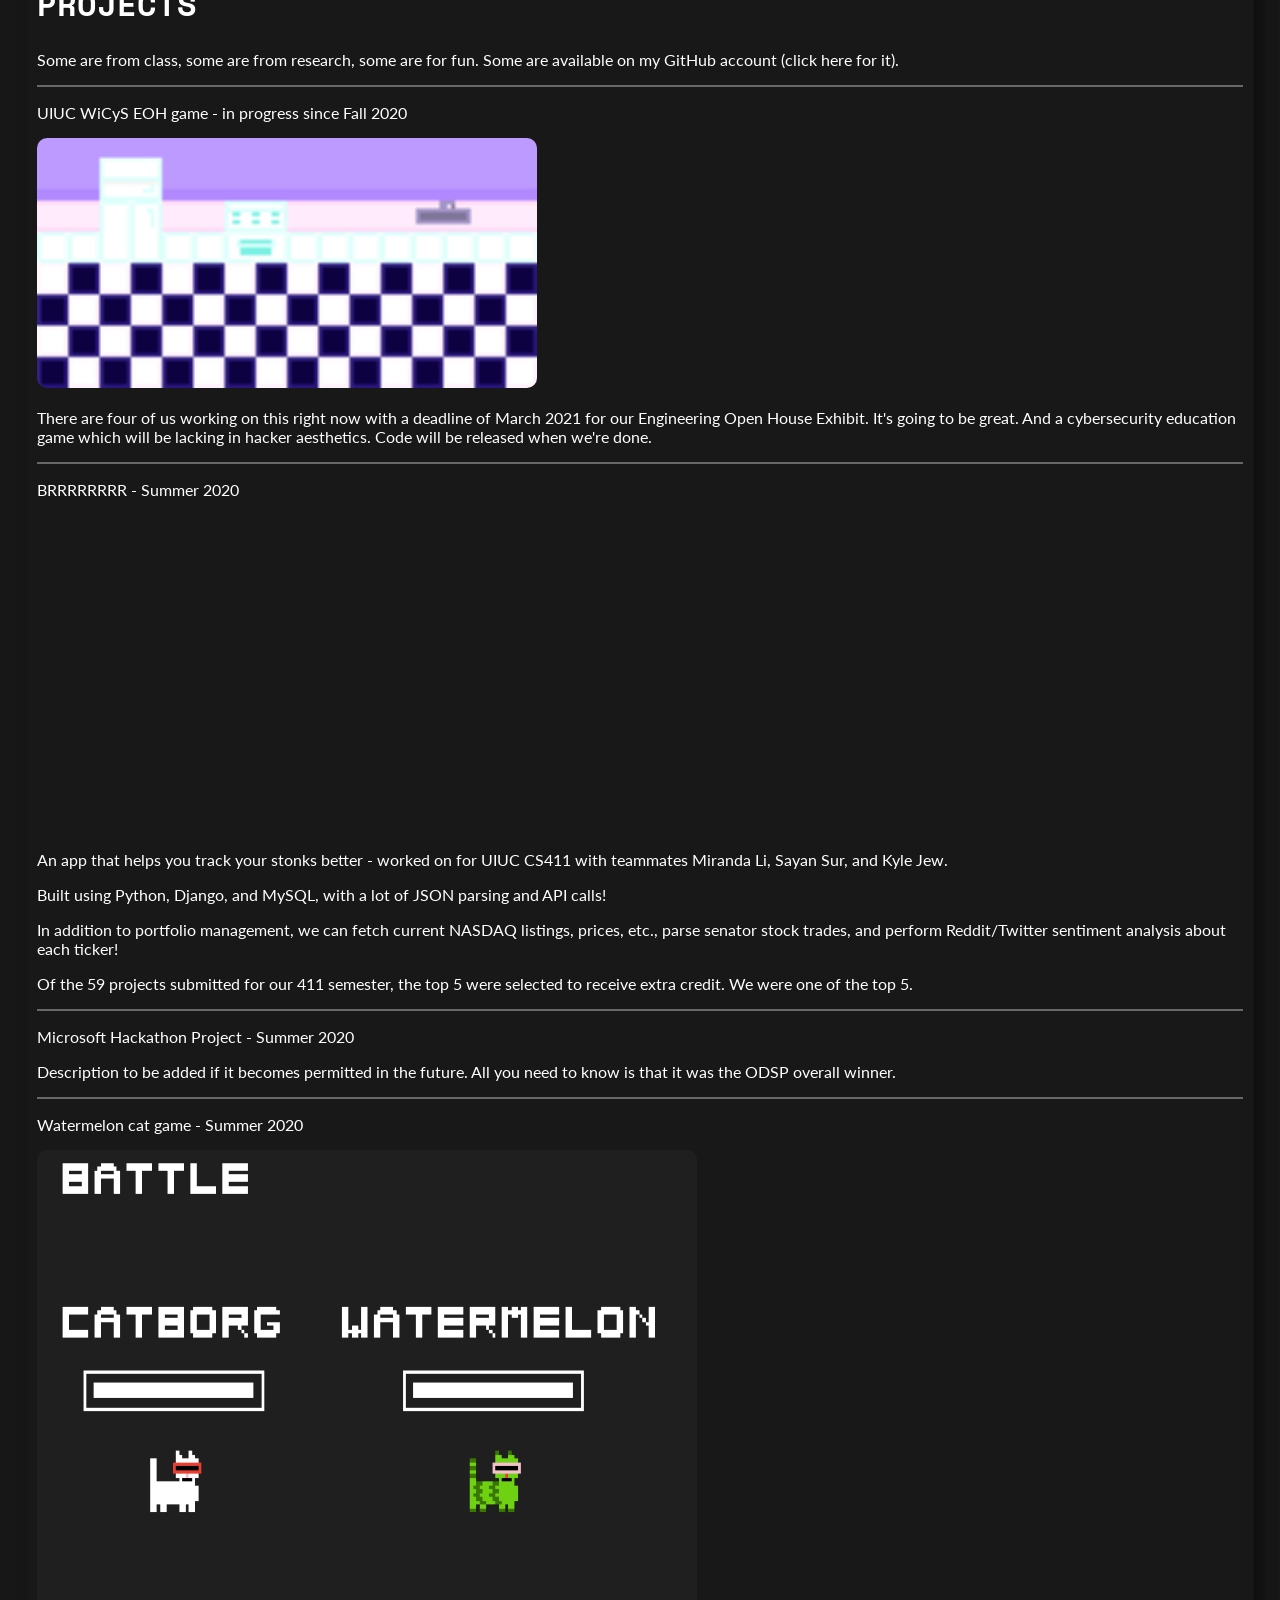
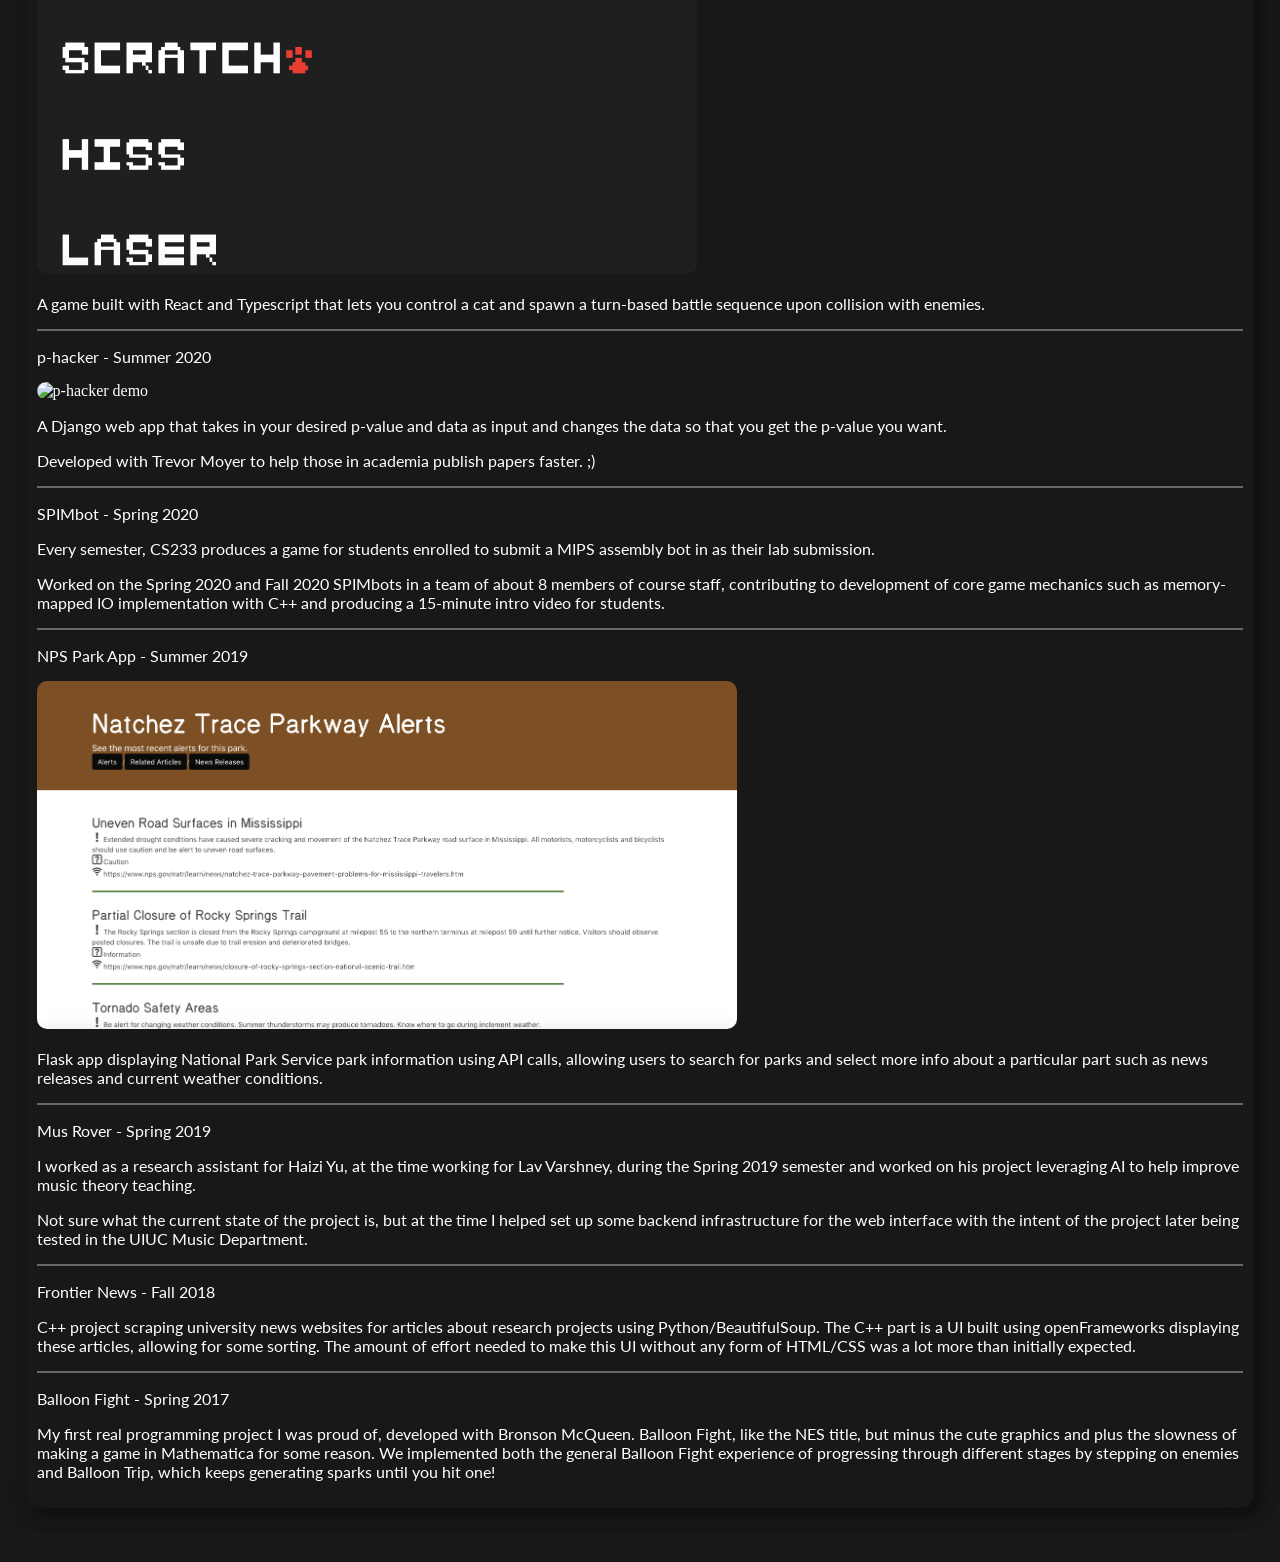
==== commit 35da96b7: "Some updates" ====
--- a/index.html
+++ b/index.html
@@ -9,17 +9,14 @@
   </head>
   <body style="margin: 0;">
       <div class="content-div dz-head">
+        <img src="me.jpg" alt="It is me!" style="max-width: 200px;">
         <h1>DANIELA ZIEBA</h1>
         <p>Undergraduate Computer Science student, University of Illinois at Urbana-Champaign</p>
-        <p><a href="https://linkedin.com/in/daniela-zieba">Message me on LinkedIn</a> if you are looking to hire spring 2021, summer 2021, or fall 2021 interns. Or want to chat about accepting me into your PhD program.</p>
-        <p>Current interests: cybersecurity, low-level/systems programming, visualizations, making interesting food</p>
-        <p>At the moment, I am working under Professor Yang Wang at Illinois for my senior thesis, studying misinformation in marginalized communities.</p>
-        <p>Basic things I know that might be useful for internships or grad school or really coding of any kind in a team:
-            <br> - How to use Git to create separate branches, make pull requests, and conduct code review before merging branches
-            <br> - How to write unit and integration tests
-            <br> - How to debug code using tools like GDB + Valgrind, and API calls by capturing network traffic
-        </p>
+        <p><a href="https://linkedin.com/in/daniela-zieba">Message me on LinkedIn</a> if you need to reach me for some reason.</p>
+        <p>Current interests: human-centered security, low-level/systems programming, herding cats, making interesting food</p>
+
         <div>
+            <button><a href="#grad">Graduate Application Info</a></button>
             <button><a href="#intern">Internships</a></button>
             <button><a href="#teaching">Teaching</a></button>
             <button><a href="#leadership">Leadership</a></button>
@@ -29,6 +26,45 @@
     </div>
       <div class="body-content">
         <div class="content-div">
+          <h1 id="grad">ON MY GRADUATE APPLICATION</h1>
+          <div class="inner-content-div inner-grad-div">
+              <p>You might be browsing this website since I linked it on my graduate school applications or may have sent it in an email. Why do I think I am qualified to pursue graduate studies in human-centered security or whatever other topics I listed on my application?
+                <br><br> - I love writing code, and think I do a good job at it
+                    <br> - I have socio-technical experiences like HCI research and writing NASA policy for one summer
+                    <br> - I have many technical experiences such as conducting research at MIT Lincoln Laboratory for one summer, interning at Microsoft another summer, building side projects, learning a lot through my CS coursework, organizing WiCyS tech workshops, learning by being a course assistant debugging other student code... the list goes on :)
+                    <br> - I can wrangle data and pipe things together well. I can do web scraping, make pretty graphs, or make a machine learning model. Through taking Artificial Intelligence and Intro to Deep Learning at UIUC, I am familiar with topics such as linear classifiers, neural nets, and some more specific topics like object detection, GANs, and reinforcement learning. I got an A in AI, and while Deep Learning is not over yet, I have gotten 100% on each assignment as of writing this.
+                    <br> - I highly value, and hope to promote, diversity and inclusion in computing
+                    <br> - I enjoy teaching and want to keep doing it!
+                  </p>
+
+              <p>What parts of this website are most useful?
+                <br> - The resume part is pretty much identical to my graduate application. Reading this section and looking at the Projects section, which describes a few more coding projects than I had space for on my application, are the two big things to find here.
+
+              </p>
+
+              <p>Why do you think you write good code?
+                <br> - I took an upper-level Software Engineering course, both in high school and at UIUC, so I am obviously a master at software engineering, hah....
+                <br> - I know how to use Git to commit on the command-line, create separate branches, make pull requests, and conduct code review before merging branches
+                <br> - I can write unit and integration tests
+                <br> - I can debug code using tools like GDB + Valgrind for C/C++ (more generally setting breakpoints and checking memory)
+                <br> - I can debug API calls by capturing and reading network traffic
+                <br> - I like to build to understand: if you give me a new tool I don't know, I will build a project and document it to learn
+                <br> - I have made working code for side projects as well as internships such as Microsoft
+                <br> - If you really, really have to have a list of programming languages and technologies I have used most recently: Python (data science things such as PyTorch as well as web tools like Django), Typescript, Javascript (React and Node.js), C++, C, MIPS Assembly, Verilog
+
+              </p>
+
+              <p>Any other qualifications?
+                <br> - I can make good food. I prefer savory things like pork buns or hand-pulled noodles with hot oil poured on top, but can also make aesthetic cakes, macarons, buns with sugary fillings like egg custard, cookies, roll cakes, or anything involving a piping tip since it's easy to hide underlying architectural flaws with cream.
+              </p>
+
+              <img src="macaron.jpg" alt="It is me!" style="max-width: 200px;">
+
+              <p>Thanks for considering me for grad school!</p>
+            </div>
+        </div>
+
+        <div class="content-div">
             <h1 id="intern">INTERNSHIP EXPERIENCES</h1>
             <div class="inner-content-div">
                 <p>Microsoft, Explore Intern</p>
@@ -86,8 +122,8 @@
             <div class="inner-content-div">
               <p>Technical Lead, UIUC Women in Cybersecurity Chapter</p>
               <p class="date">May 2020 - present</p>
-              <p>Develop technical workshops for club members; planned workshops include a web application series instructing attendees in existing web vulnerabilities + how to patch them, and one-off miscellaneous hacking/CTF workshops</p>
-              <p>Workshop slides with working code available at <a href="https://wicysillinois.wordpress.com/resources/">https://wicysillinois.wordpress.com/resources/</a></p>
+              <p>Develop technical workshops for club members; so far, have covered topics such as web security, networking, secure machine learning</p>
+              <p>Workshop slides with working code available at <a href="https://github.com/danielazieba/wicys-uiuc-fa20-sp21">https://github.com/danielazieba/wicys-uiuc-fa20-sp21</a></p>
               <p>Lead development of a team project to be presented at EOH, a multiplayer team cybersecurity-themed game</p>
           </div>
 
@@ -116,10 +152,16 @@
               <p>I am just really proud of this, it took way more tries than macarons to perfect and I still have plenty of room to improve.</p>
           </div>
 
+          <div class="inner-content-div">
+            <p>Outstanding Course Assistant Award Nomination, Fall 2020</p>
+            <p>For UIUC Department of Computer Science. Thank you, Professor Herman.</p>
+        </div>
+
+
             <div class="inner-content-div">
                 <p>2020 Women in Cybersecurity Student Scholarship Recipient</p>
                 <p>Was one of 750 student scholarship recipients and one of 30 student poster presenters (though WiCyS 2020 was made virtual due to COVID-19)</p>
-                <p>Due to going virtual, top 3 undergraduate and graduate posters selected to virtually present: was one of the undergraduates selected!</p>
+      
             </div>
 
             <div class="inner-content-div">
@@ -150,6 +192,13 @@
           <div class="content-div">
             <h1 id="projects">PROJECTS</h1>
             <p>Some are from class, some are from research, some are for fun. <a href="https://github.com/danielazieba">Some are available on my GitHub account (click here for it).</a></p>
+
+            <div class="inner-content-div">
+              <p>UIUC WiCyS EOH game - in progress since Fall 2020</p>
+              <img src="owo.png" alt="wicys game screenshot" style="max-width: 200px; min-width: 500px;">
+              <p>There are four of us working on this right now with a deadline of March 2021 for our Engineering Open House Exhibit. It's going to be great. And a cybersecurity education game which will be lacking in hacker aesthetics. Code will be released when we're done.</p>
+            
+            </div>
 
             <div class="inner-content-div">
               <p>BRRRRRRRR - Summer 2020</p>
@@ -186,6 +235,7 @@
 
             <div class="inner-content-div">
               <p>NPS Park App - Summer 2019</p>
+              <img src="nps-alerts.png" alt="nice" style="max-width: 700px;">
               <p>Flask app displaying National Park Service park information using API calls, allowing users to search for parks and select more info about a particular part such as news releases and current weather conditions.</p>
             </div>
 
--- a/dz.css
+++ b/dz.css
@@ -79,3 +79,7 @@
     font-family: 'Lato', sans-serif;
 }
 
+.inner-grad-div
+{
+    font-size: 20px;
+}
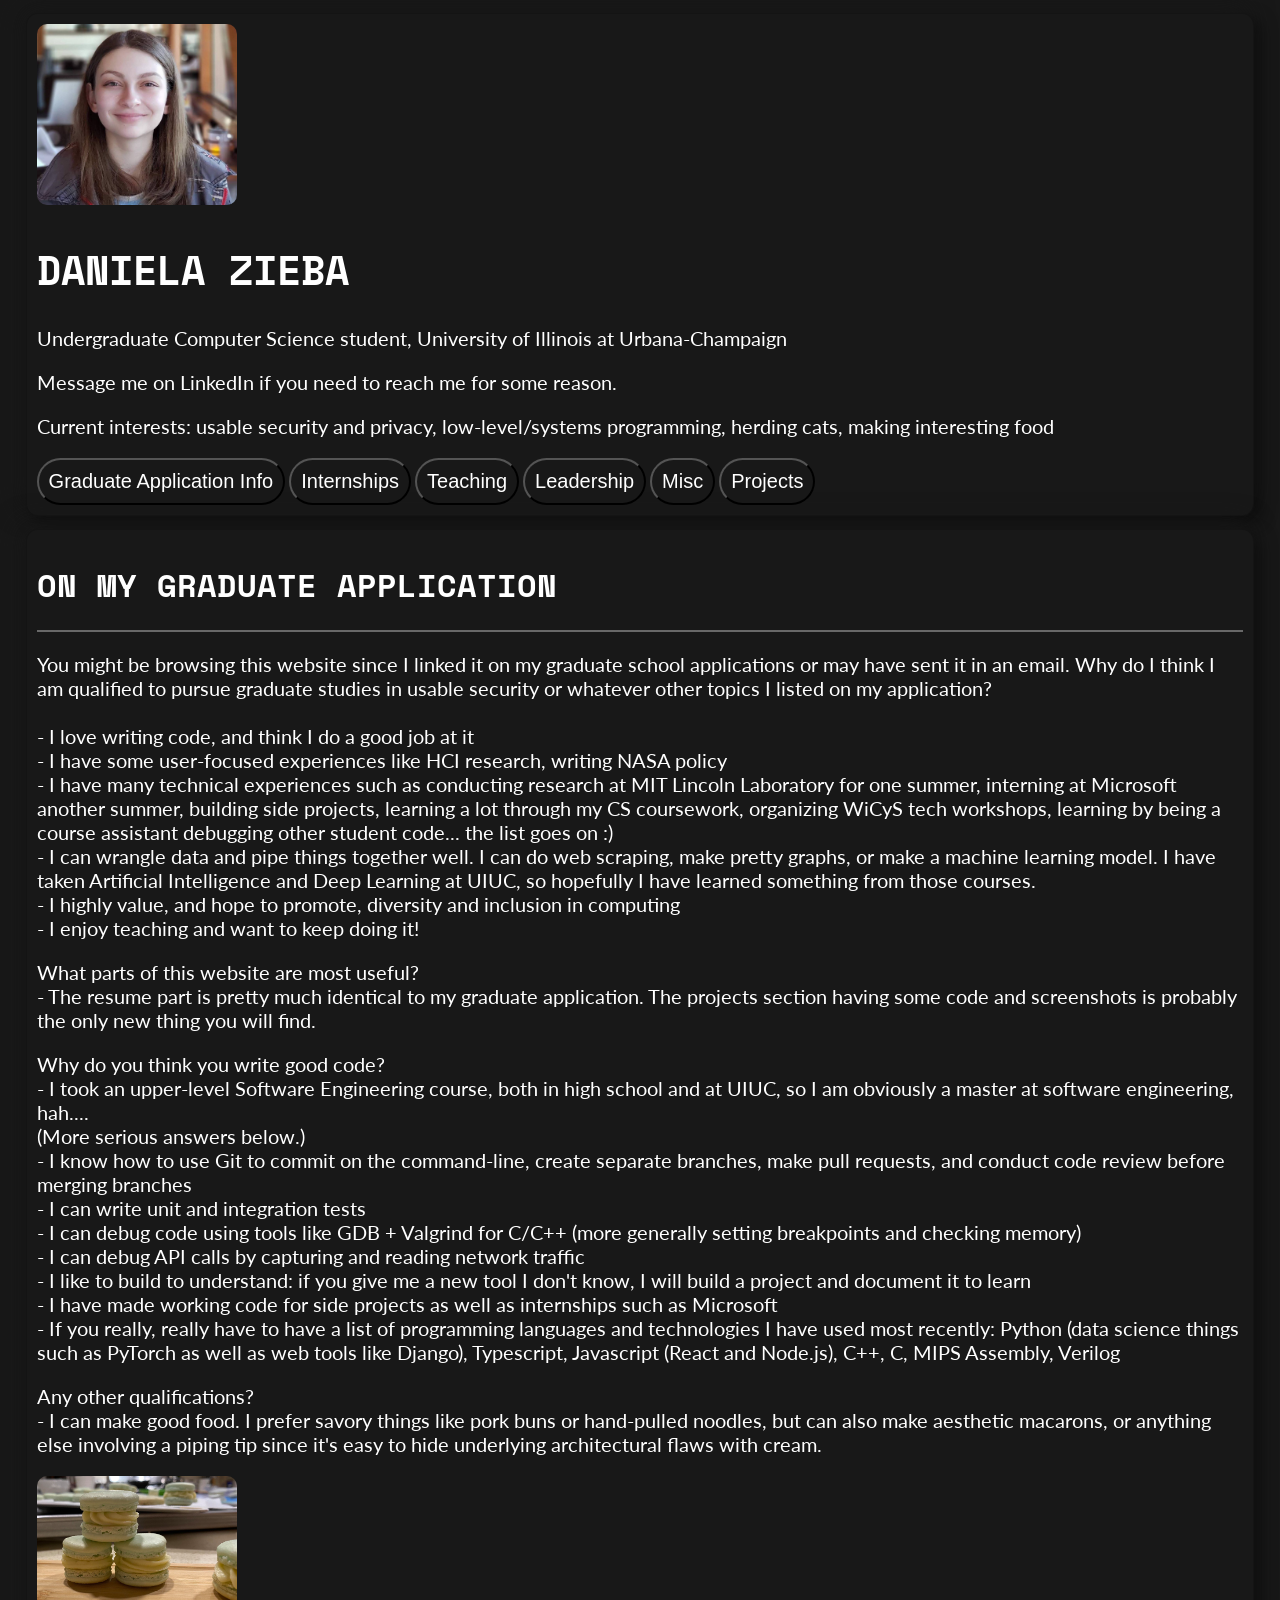
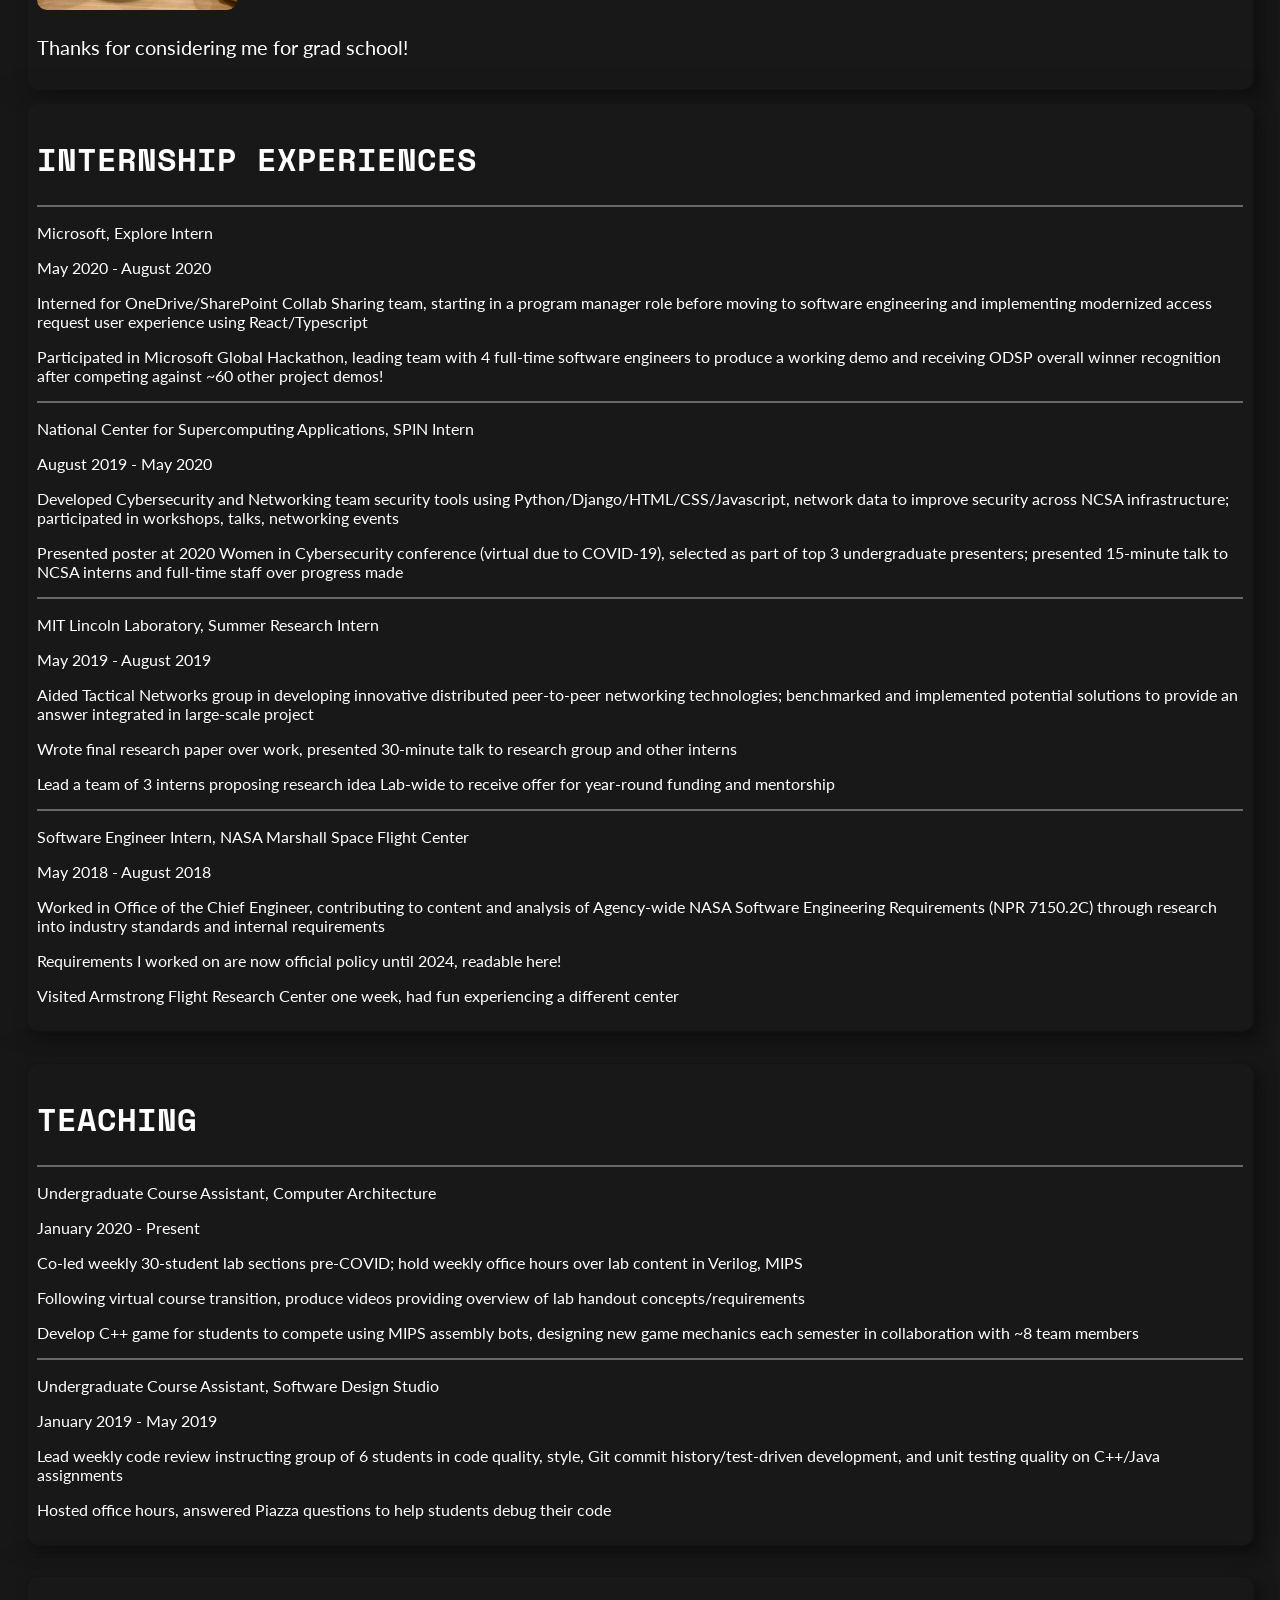
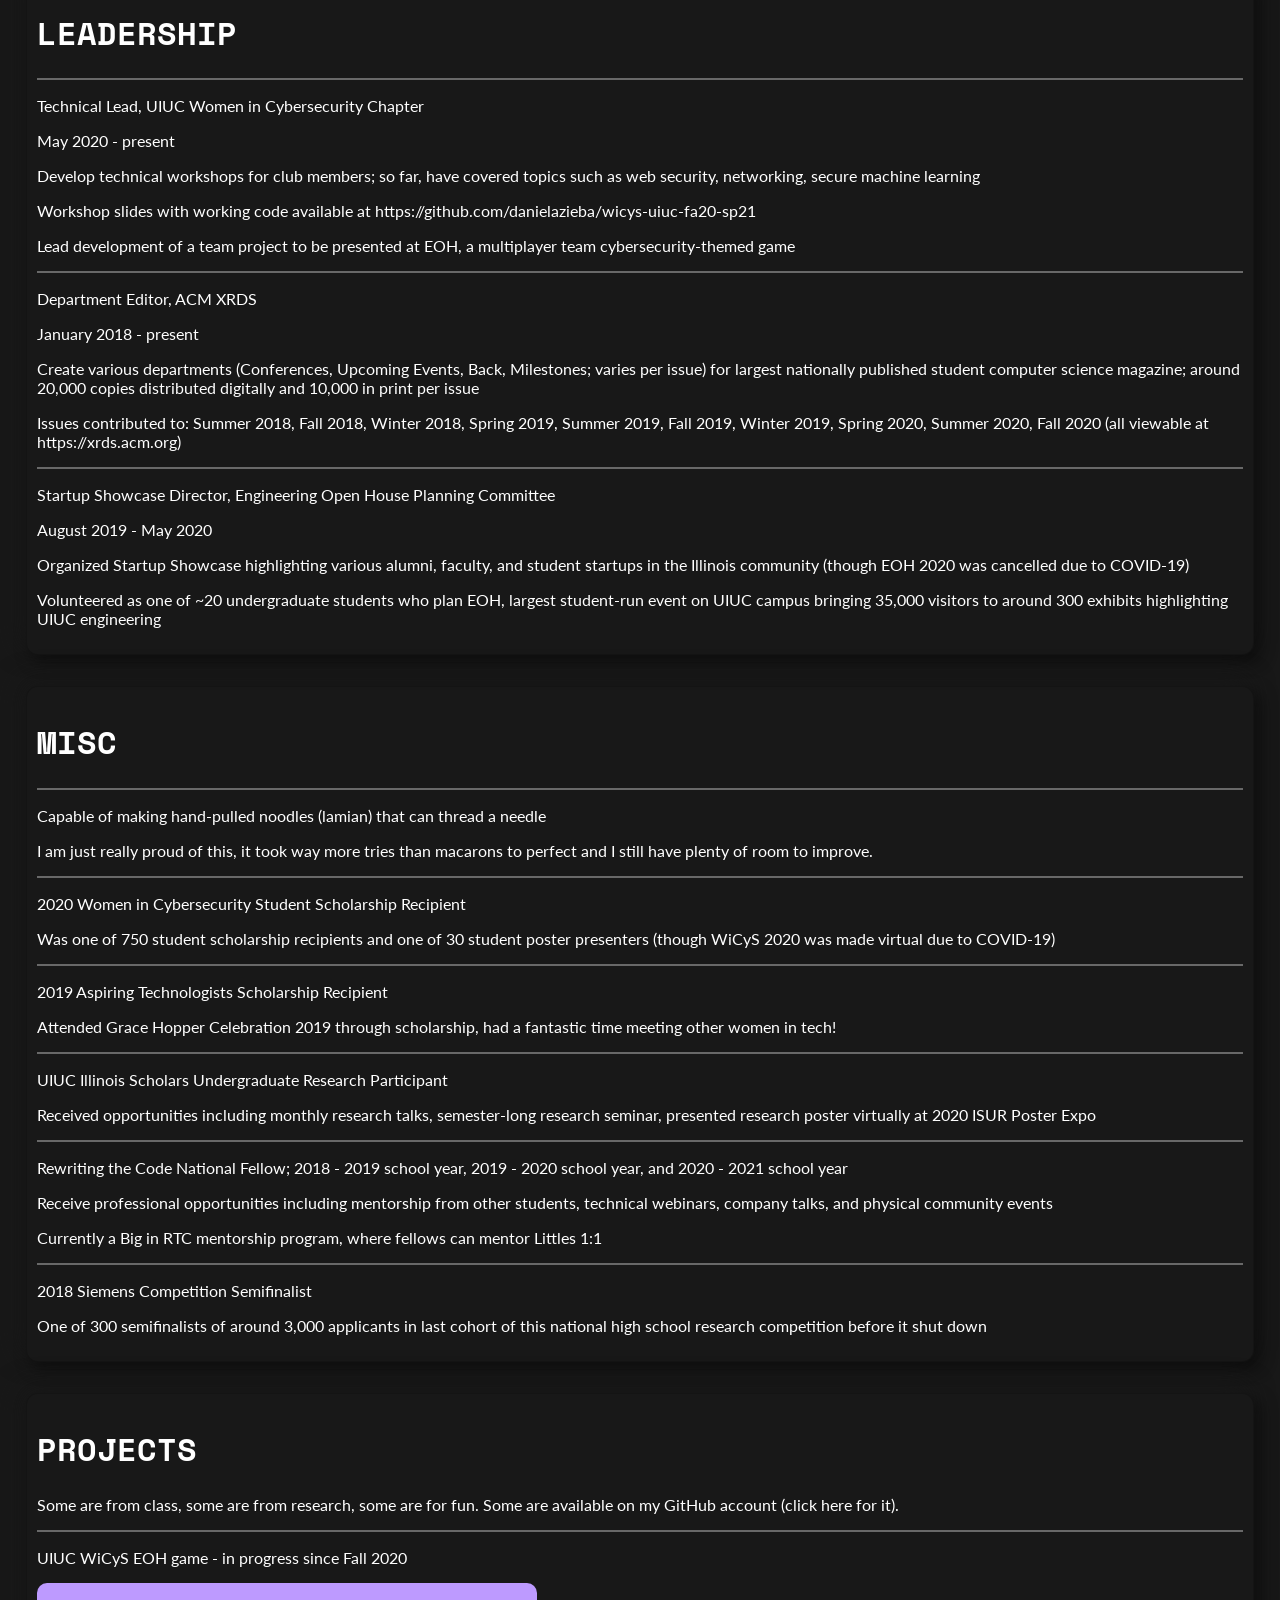
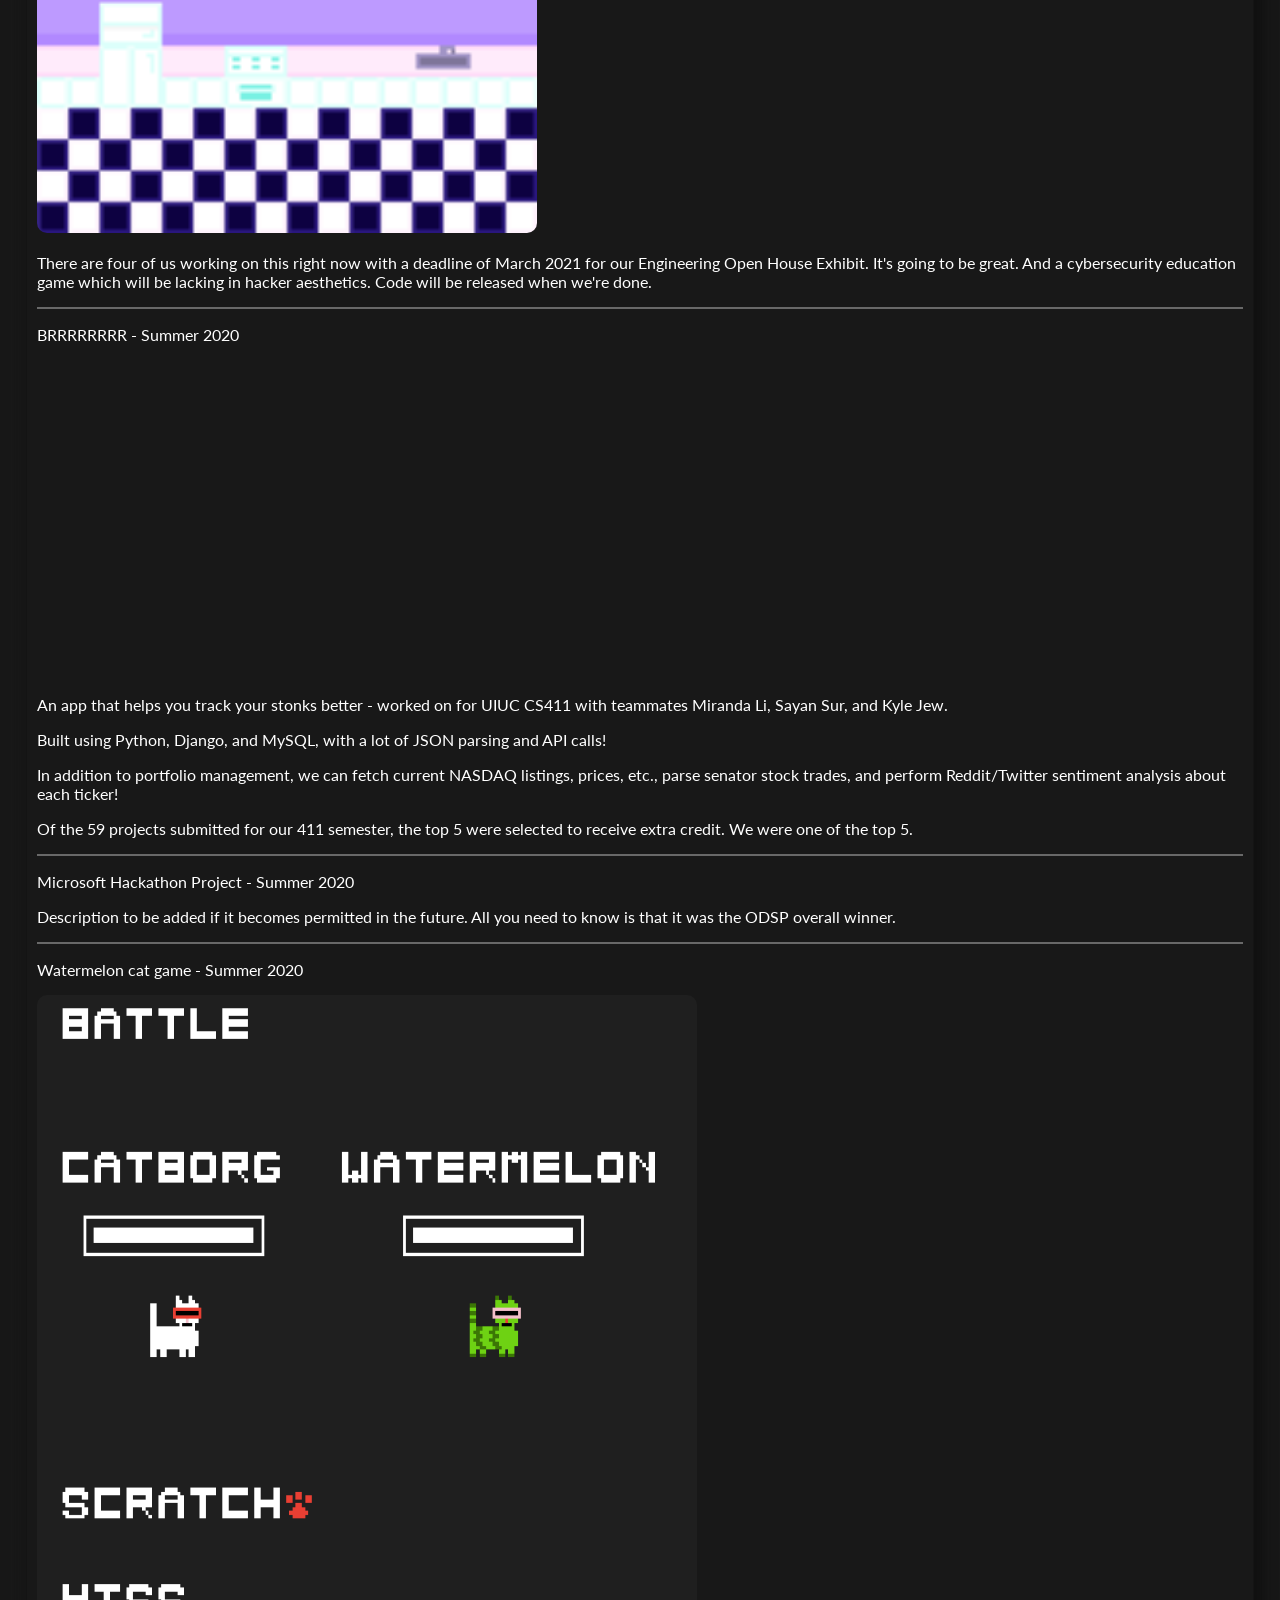
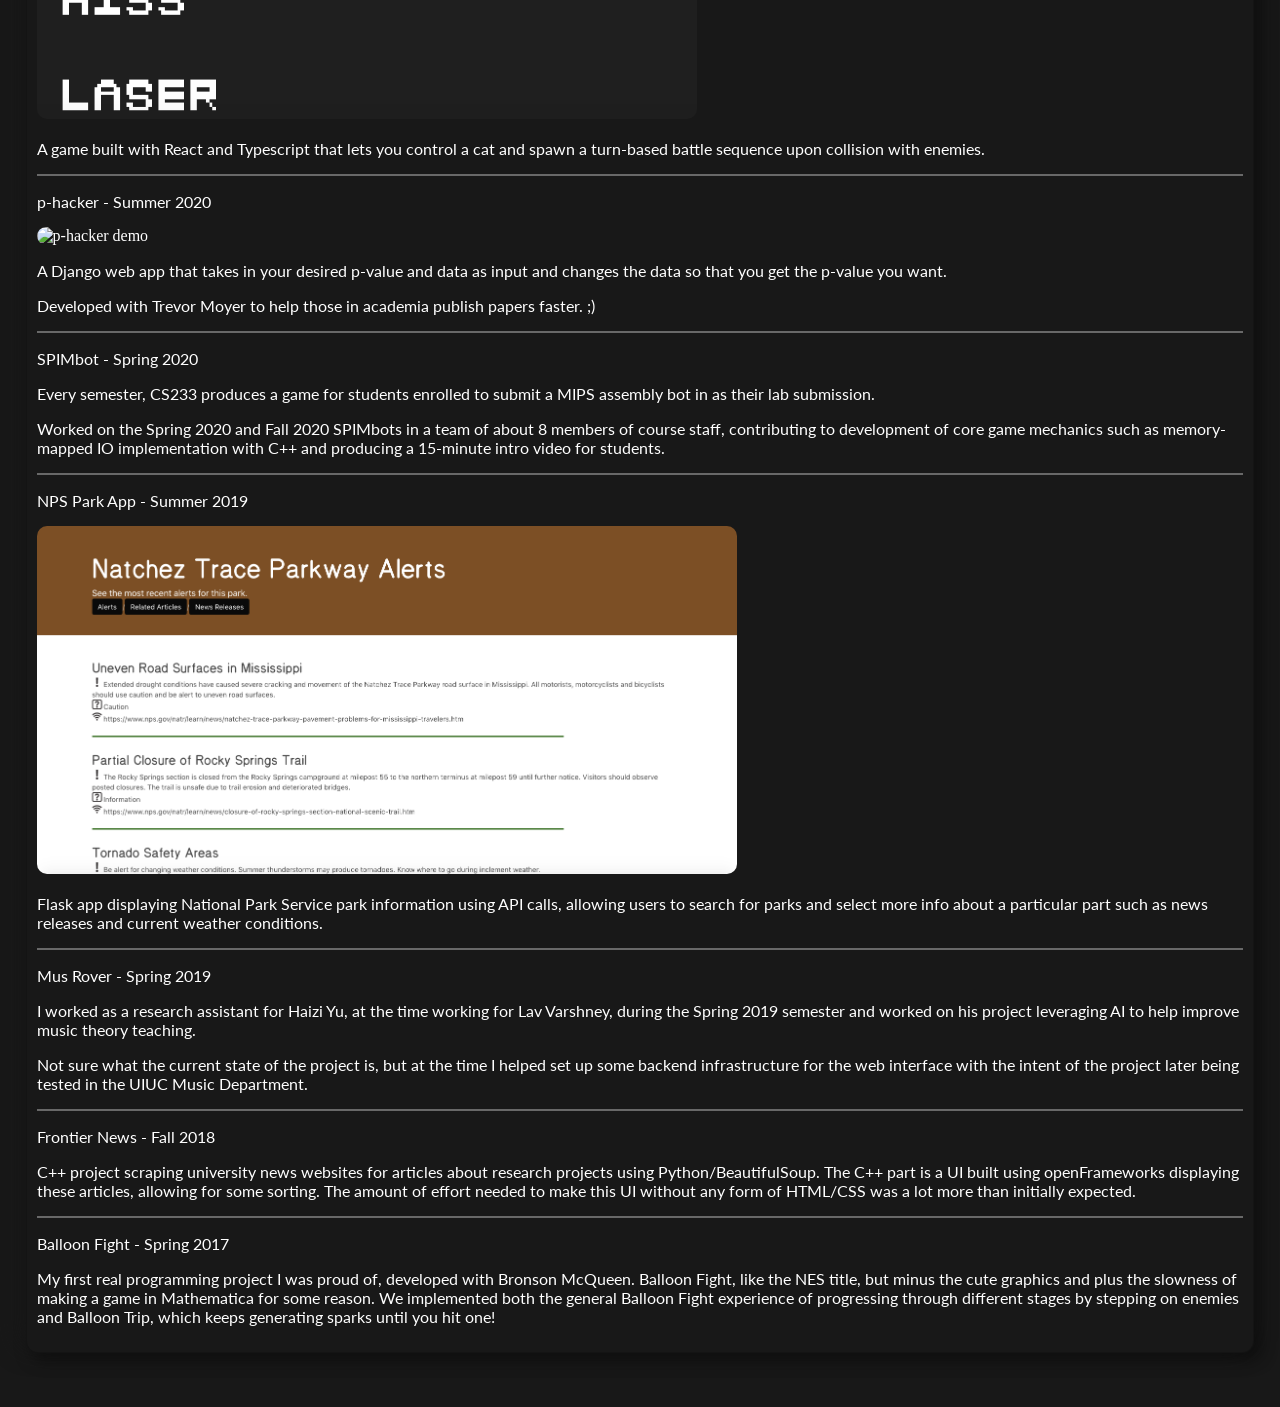
==== commit bc188fb7: "Minor update" ====
--- a/index.html
+++ b/index.html
@@ -13,7 +13,7 @@
         <h1>DANIELA ZIEBA</h1>
         <p>Undergraduate Computer Science student, University of Illinois at Urbana-Champaign</p>
         <p><a href="https://linkedin.com/in/daniela-zieba">Message me on LinkedIn</a> if you need to reach me for some reason.</p>
-        <p>Current interests: human-centered security, low-level/systems programming, herding cats, making interesting food</p>
+        <p>Current interests: usable security and privacy, low-level/systems programming, herding cats, making interesting food</p>
 
         <div>
             <button><a href="#grad">Graduate Application Info</a></button>
@@ -28,22 +28,23 @@
         <div class="content-div">
           <h1 id="grad">ON MY GRADUATE APPLICATION</h1>
           <div class="inner-content-div inner-grad-div">
-              <p>You might be browsing this website since I linked it on my graduate school applications or may have sent it in an email. Why do I think I am qualified to pursue graduate studies in human-centered security or whatever other topics I listed on my application?
+              <p>You might be browsing this website since I linked it on my graduate school applications or may have sent it in an email. Why do I think I am qualified to pursue graduate studies in usable security or whatever other topics I listed on my application?
                 <br><br> - I love writing code, and think I do a good job at it
-                    <br> - I have socio-technical experiences like HCI research and writing NASA policy for one summer
+                    <br> - I have some user-focused experiences like HCI research, writing NASA policy
                     <br> - I have many technical experiences such as conducting research at MIT Lincoln Laboratory for one summer, interning at Microsoft another summer, building side projects, learning a lot through my CS coursework, organizing WiCyS tech workshops, learning by being a course assistant debugging other student code... the list goes on :)
-                    <br> - I can wrangle data and pipe things together well. I can do web scraping, make pretty graphs, or make a machine learning model. Through taking Artificial Intelligence and Intro to Deep Learning at UIUC, I am familiar with topics such as linear classifiers, neural nets, and some more specific topics like object detection, GANs, and reinforcement learning. I got an A in AI, and while Deep Learning is not over yet, I have gotten 100% on each assignment as of writing this.
+                    <br> - I can wrangle data and pipe things together well. I can do web scraping, make pretty graphs, or make a machine learning model. I have taken Artificial Intelligence and Deep Learning at UIUC, so hopefully I have learned something from those courses.
                     <br> - I highly value, and hope to promote, diversity and inclusion in computing
                     <br> - I enjoy teaching and want to keep doing it!
                   </p>
 
               <p>What parts of this website are most useful?
-                <br> - The resume part is pretty much identical to my graduate application. Reading this section and looking at the Projects section, which describes a few more coding projects than I had space for on my application, are the two big things to find here.
+                <br> - The resume part is pretty much identical to my graduate application. The projects section having some code and screenshots is probably the only new thing you will find.
 
               </p>
 
               <p>Why do you think you write good code?
                 <br> - I took an upper-level Software Engineering course, both in high school and at UIUC, so I am obviously a master at software engineering, hah....
+                <br> (More serious answers below.)
                 <br> - I know how to use Git to commit on the command-line, create separate branches, make pull requests, and conduct code review before merging branches
                 <br> - I can write unit and integration tests
                 <br> - I can debug code using tools like GDB + Valgrind for C/C++ (more generally setting breakpoints and checking memory)
@@ -55,7 +56,7 @@
               </p>
 
               <p>Any other qualifications?
-                <br> - I can make good food. I prefer savory things like pork buns or hand-pulled noodles with hot oil poured on top, but can also make aesthetic cakes, macarons, buns with sugary fillings like egg custard, cookies, roll cakes, or anything involving a piping tip since it's easy to hide underlying architectural flaws with cream.
+                <br> - I can make good food. I prefer savory things like pork buns or hand-pulled noodles, but can also make aesthetic macarons, or anything else involving a piping tip since it's easy to hide underlying architectural flaws with cream.
               </p>
 
               <img src="macaron.jpg" alt="It is me!" style="max-width: 200px;">
@@ -103,9 +104,10 @@
             <div class="inner-content-div">
               <p>Undergraduate Course Assistant, Computer Architecture</p>
               <p class="date">January 2020 - Present</p>
-              <p>Lead weekly lab section covering MIPS assembly, Verilog assignments such as implementing logic gate circuits, LRU cache, tree traversals in assembly; host office hours over lab material</p>
-              <p>Help develop C++ game pitting MIPS assembly bots against one another, designing core game mechanics in collaboration with team members</p>
-              <p>Due to COVID-19, produce videos providing overview of lab material replacing lab sections for all students (~400) available <a href='https://mediaspace.illinois.edu/channel/CS%2B233%2BFA20/178650472'>here</a> (requires UIUC login)</p>
+              <p>Co-led weekly 30-student lab sections pre-COVID; hold weekly office hours over lab content in Verilog, MIPS</p>
+              <p>Following virtual course transition, produce videos providing overview of lab handout concepts/requirements</p>
+              <p>Develop C++ game for students to compete using MIPS assembly bots, designing new game mechanics each semester in collaboration with ~8 team members</p>
+
           </div>
           <div class="inner-content-div">
               <p>Undergraduate Course Assistant, Software Design Studio</p>
@@ -130,7 +132,7 @@
             <div class="inner-content-div">
                 <p>Department Editor, ACM XRDS</p>
                 <p class="date">January 2018 - present</p>
-                <p>Create various departments (Conferences, Upcoming Events, Back, Milestones) for largest nationally published student computer science magazine; around 20,000 copies distributed digitally and 10,000 in print per issue</p>
+                <p>Create various departments (Conferences, Upcoming Events, Back, Milestones; varies per issue) for largest nationally published student computer science magazine; around 20,000 copies distributed digitally and 10,000 in print per issue</p>
                 <p>Issues contributed to: Summer 2018, Fall 2018, Winter 2018, Spring 2019, Summer 2019, Fall 2019, Winter 2019, Spring 2020, Summer 2020, Fall 2020 (all viewable at <a href="https://xrds.acm.org">https://xrds.acm.org</a>)</p>
             </div>
 
@@ -151,11 +153,6 @@
               <p>Capable of making hand-pulled noodles (lamian) that can thread a needle</p>
               <p>I am just really proud of this, it took way more tries than macarons to perfect and I still have plenty of room to improve.</p>
           </div>
-
-          <div class="inner-content-div">
-            <p>Outstanding Course Assistant Award Nomination, Fall 2020</p>
-            <p>For UIUC Department of Computer Science. Thank you, Professor Herman.</p>
-        </div>
 
 
             <div class="inner-content-div">
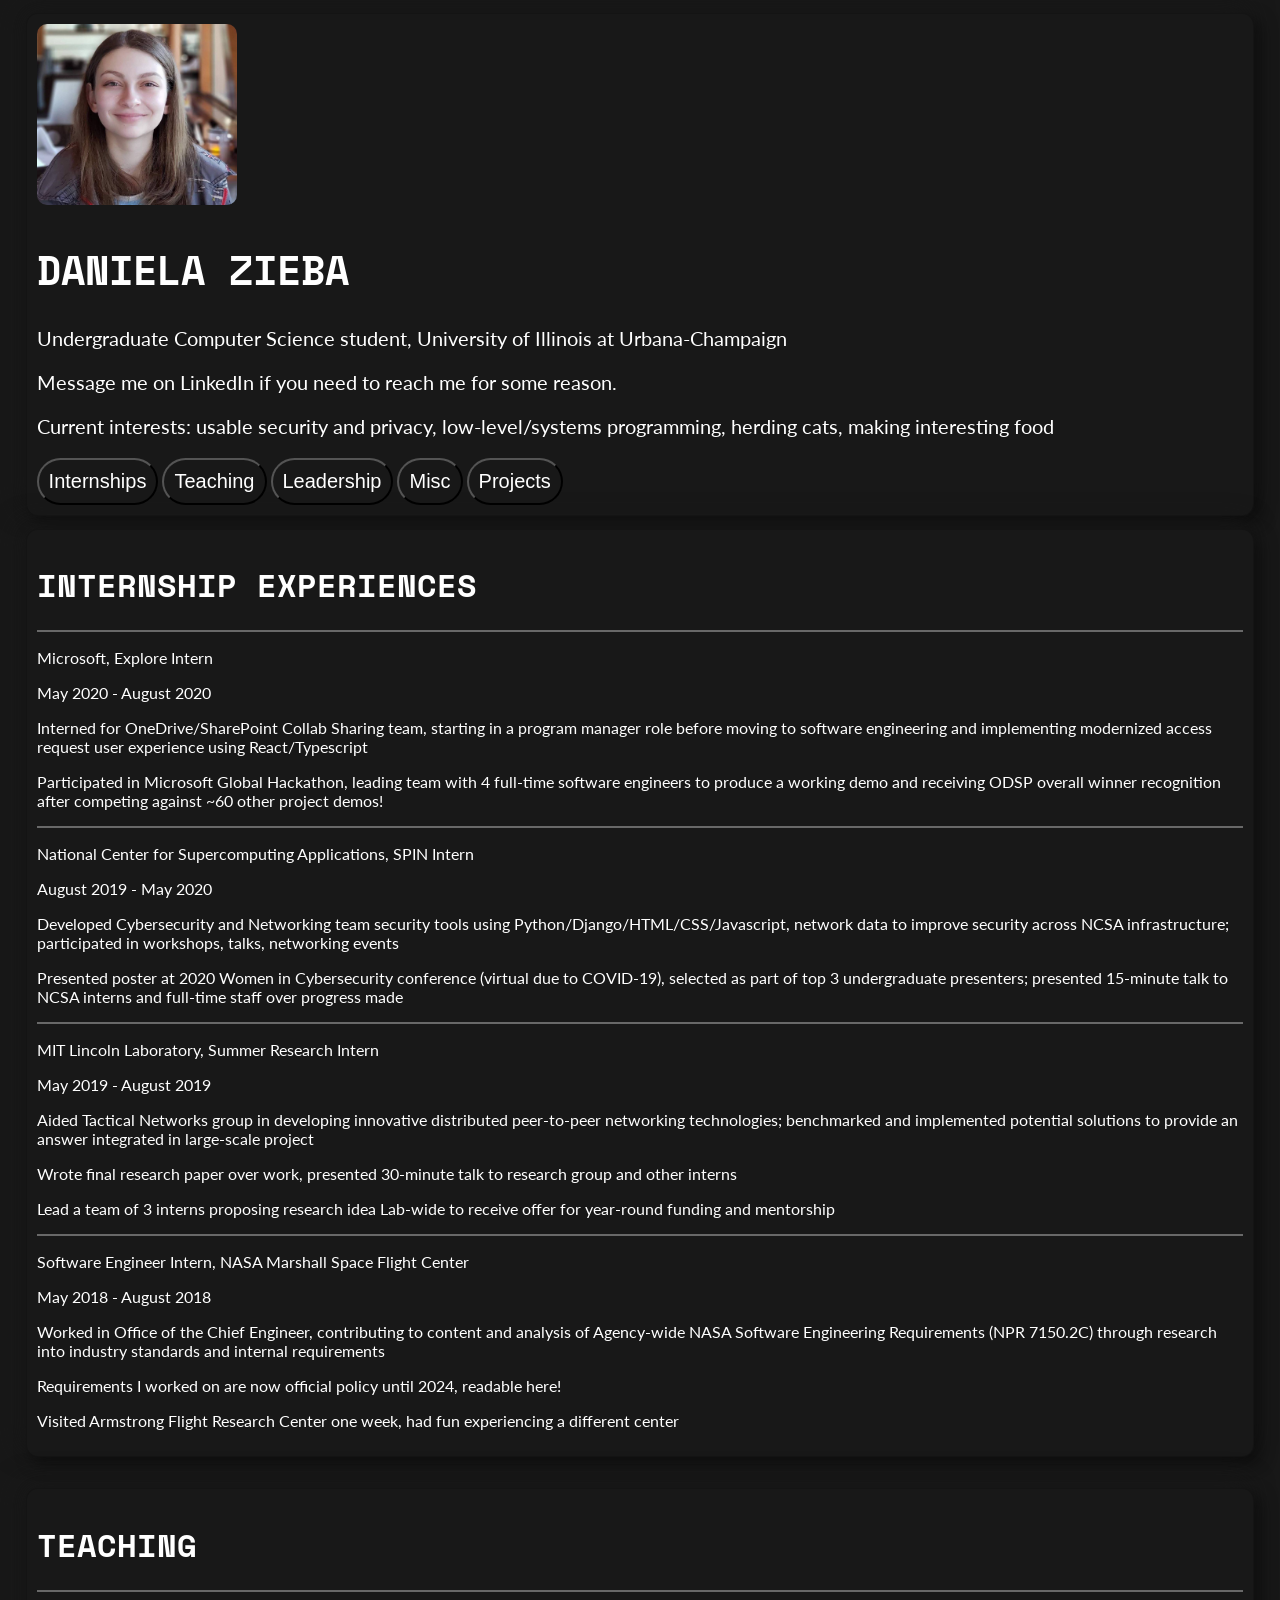
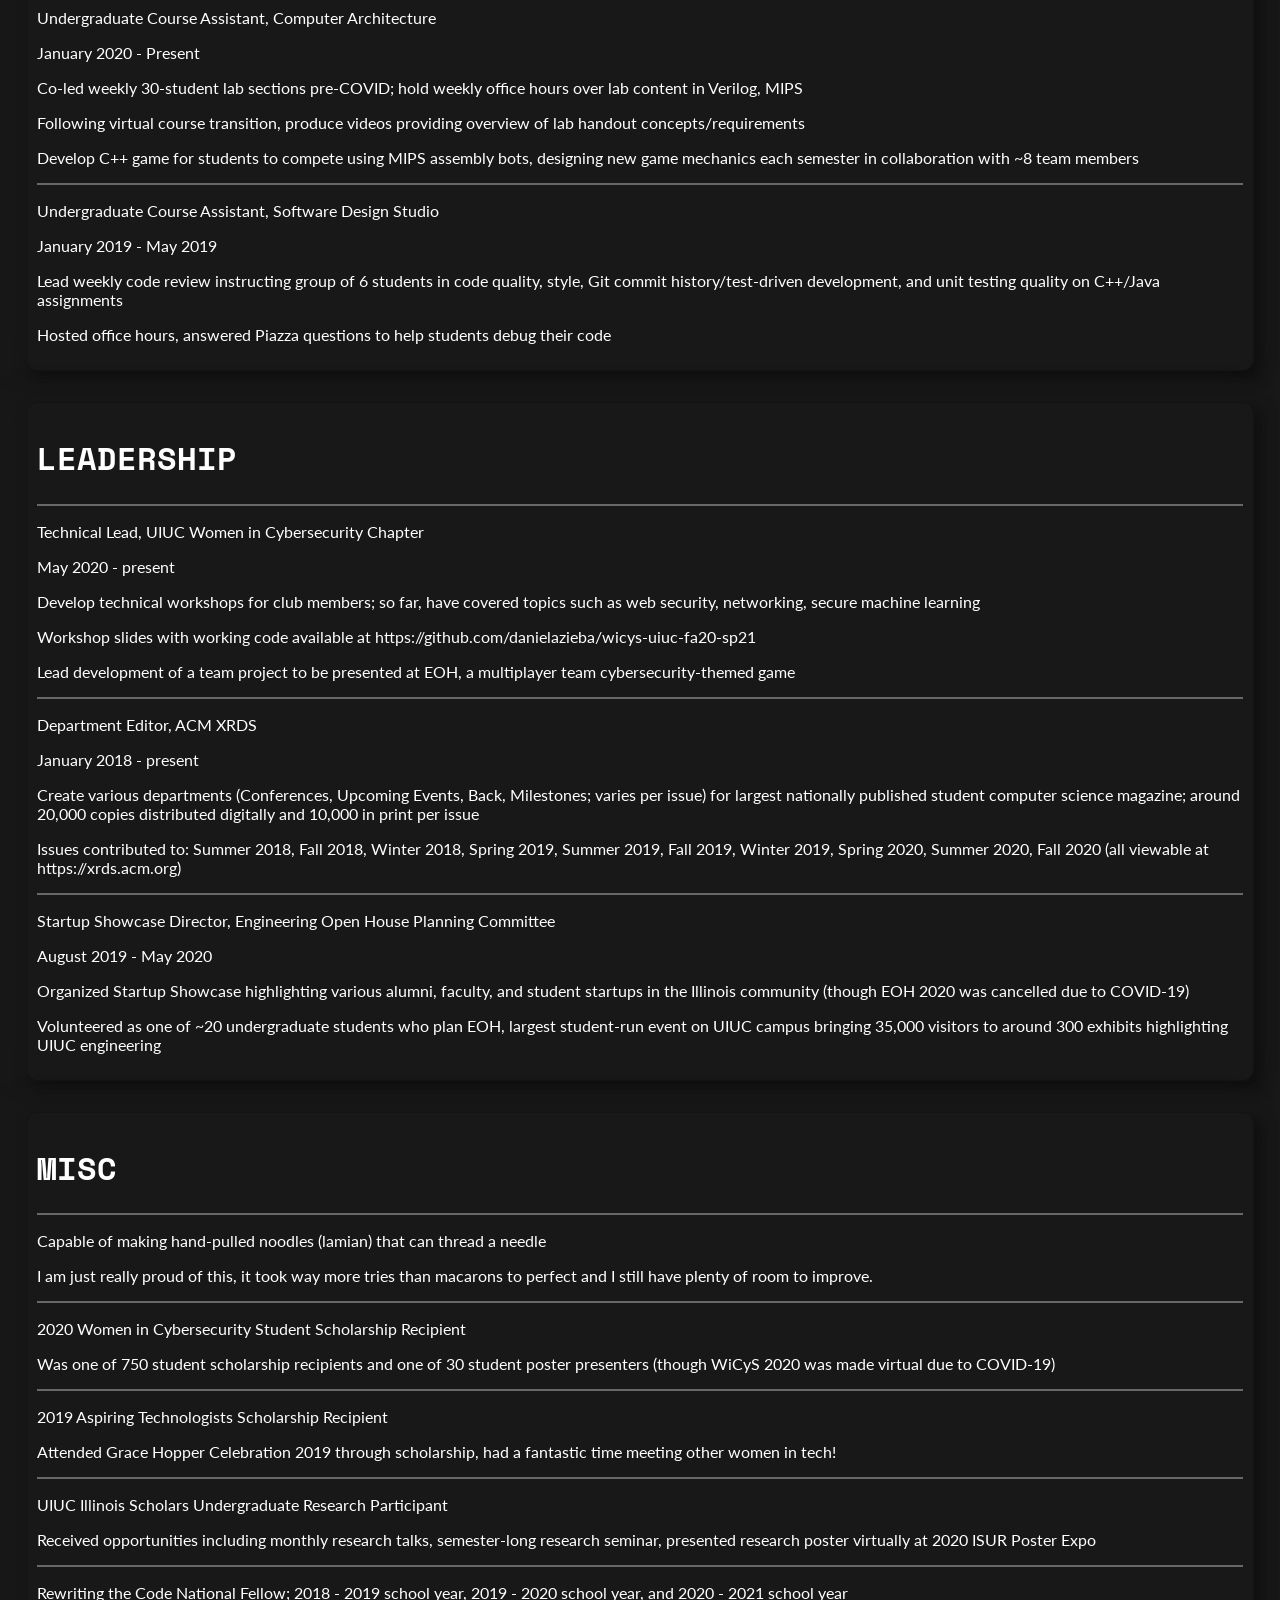
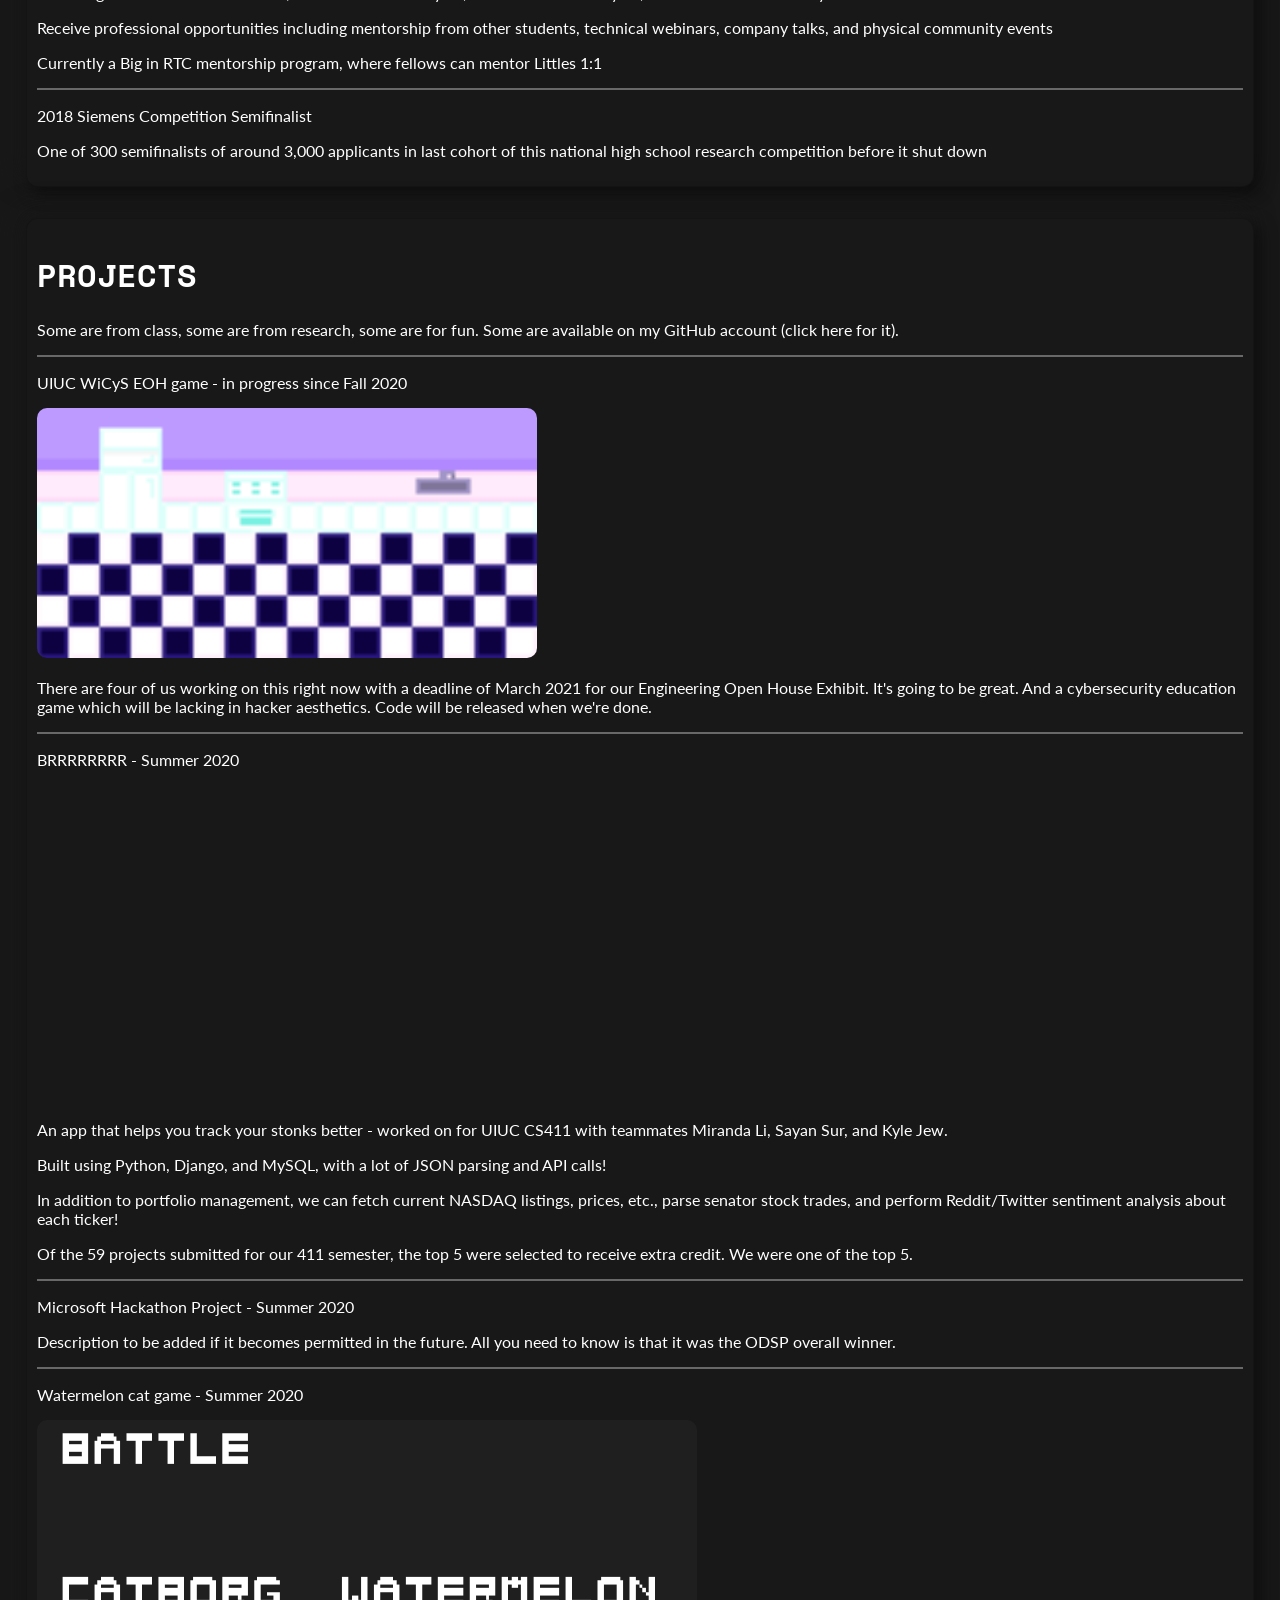
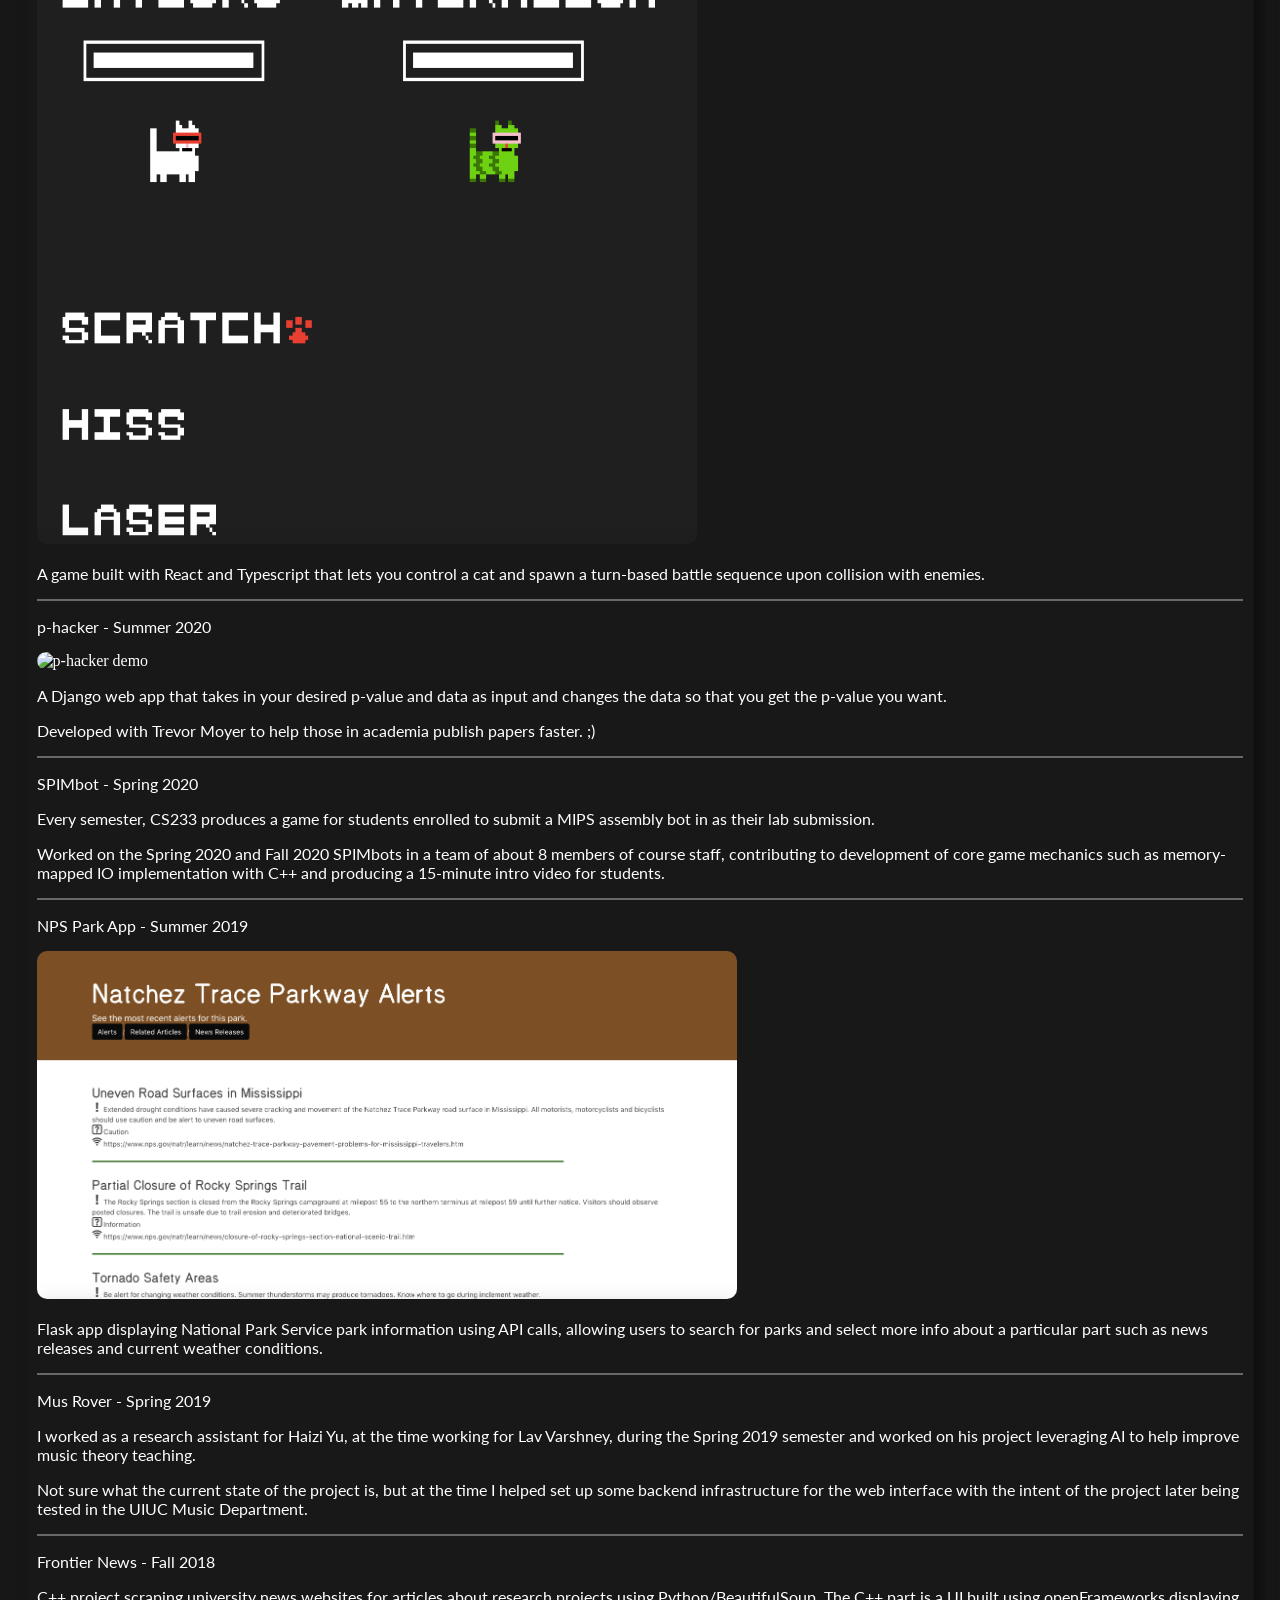
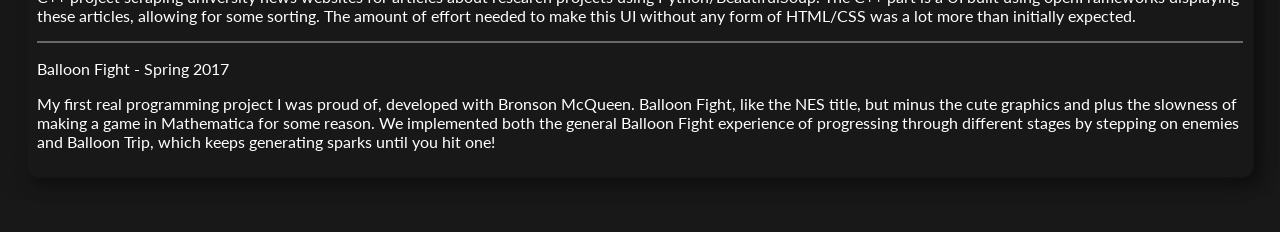
==== commit b180f5c5: "Update index.html" ====
--- a/index.html
+++ b/index.html
@@ -16,7 +16,7 @@
         <p>Current interests: usable security and privacy, low-level/systems programming, herding cats, making interesting food</p>
 
         <div>
-            <button><a href="#grad">Graduate Application Info</a></button>
+        <!--    <button><a href="#grad">Graduate Application Info</a></button> -->
             <button><a href="#intern">Internships</a></button>
             <button><a href="#teaching">Teaching</a></button>
             <button><a href="#leadership">Leadership</a></button>
@@ -25,7 +25,7 @@
         </div>
     </div>
       <div class="body-content">
-        <div class="content-div">
+      <!--  <div class="content-div">
           <h1 id="grad">ON MY GRADUATE APPLICATION</h1>
           <div class="inner-content-div inner-grad-div">
               <p>You might be browsing this website since I linked it on my graduate school applications or may have sent it in an email. Why do I think I am qualified to pursue graduate studies in usable security or whatever other topics I listed on my application?
@@ -63,7 +63,7 @@
 
               <p>Thanks for considering me for grad school!</p>
             </div>
-        </div>
+        </div> -->
 
         <div class="content-div">
             <h1 id="intern">INTERNSHIP EXPERIENCES</h1>
@@ -260,4 +260,4 @@
       </div>
       
   </body>
-</html>+</html>
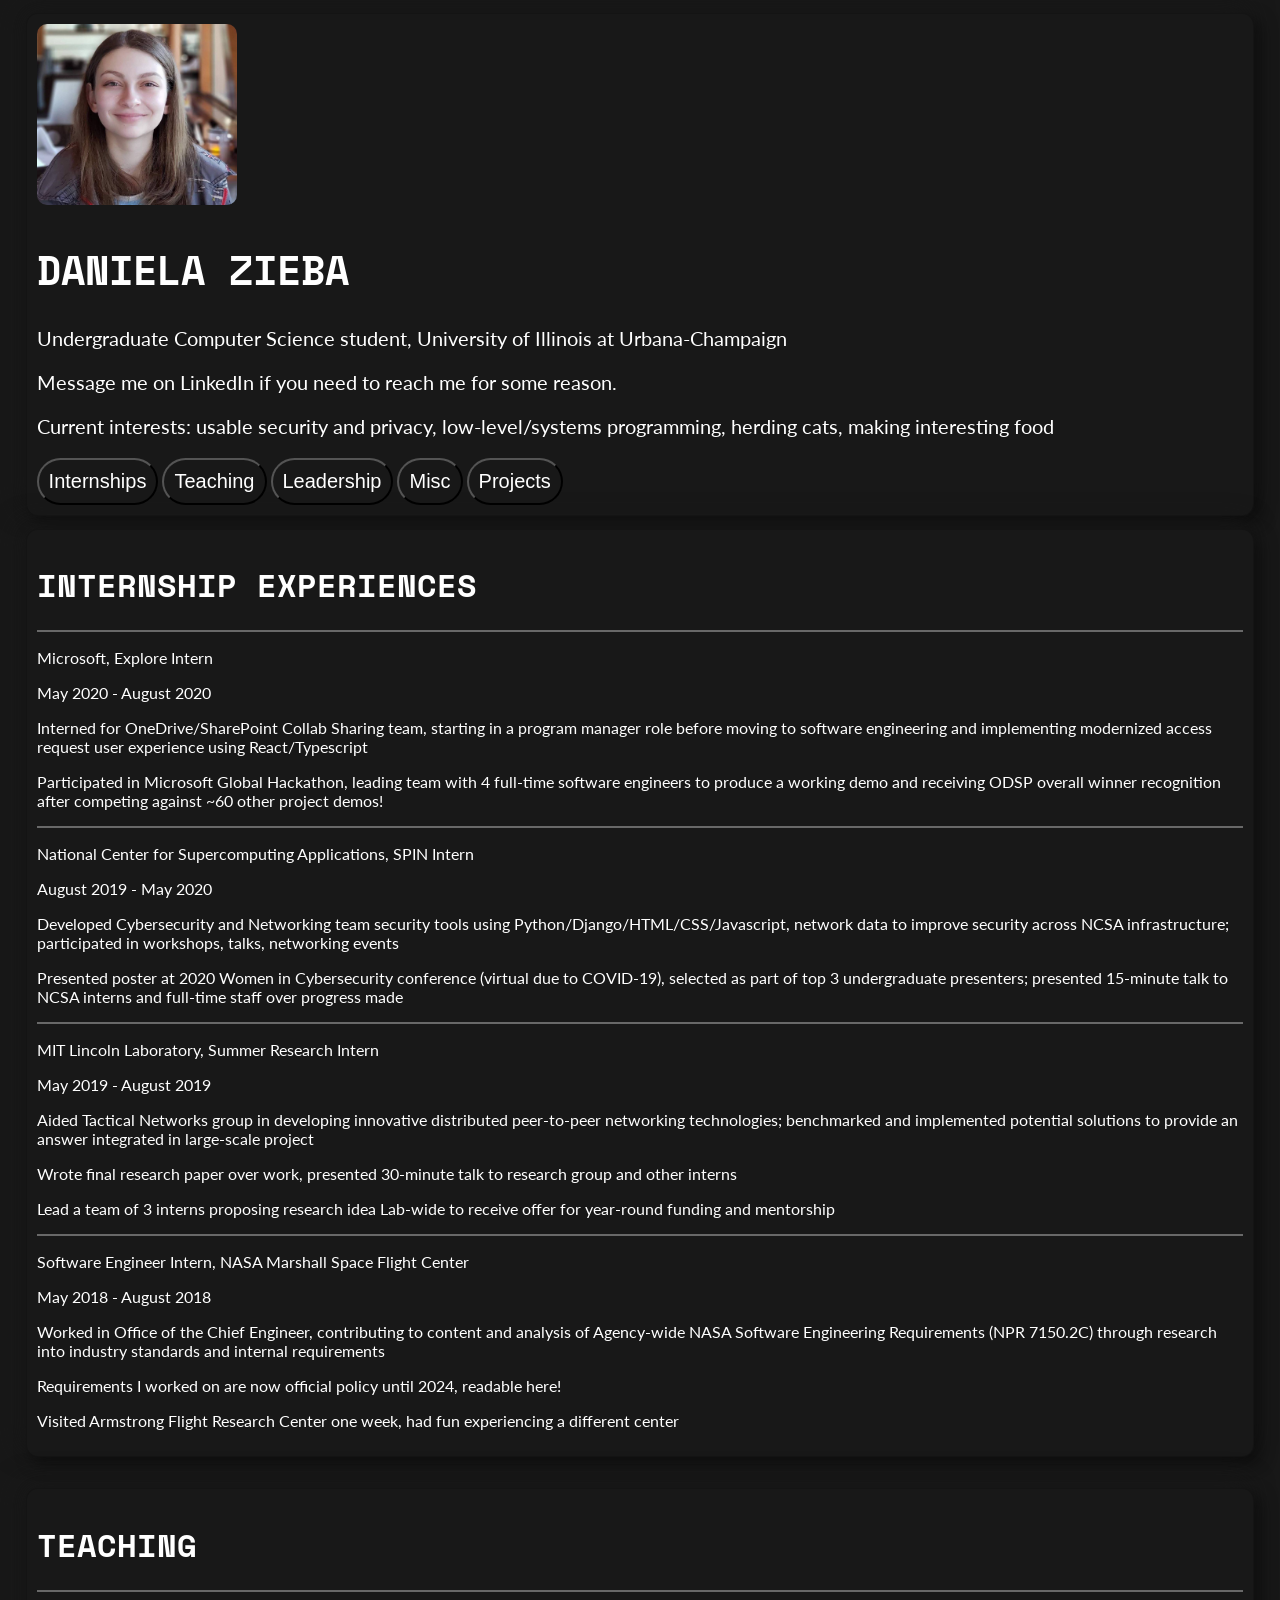
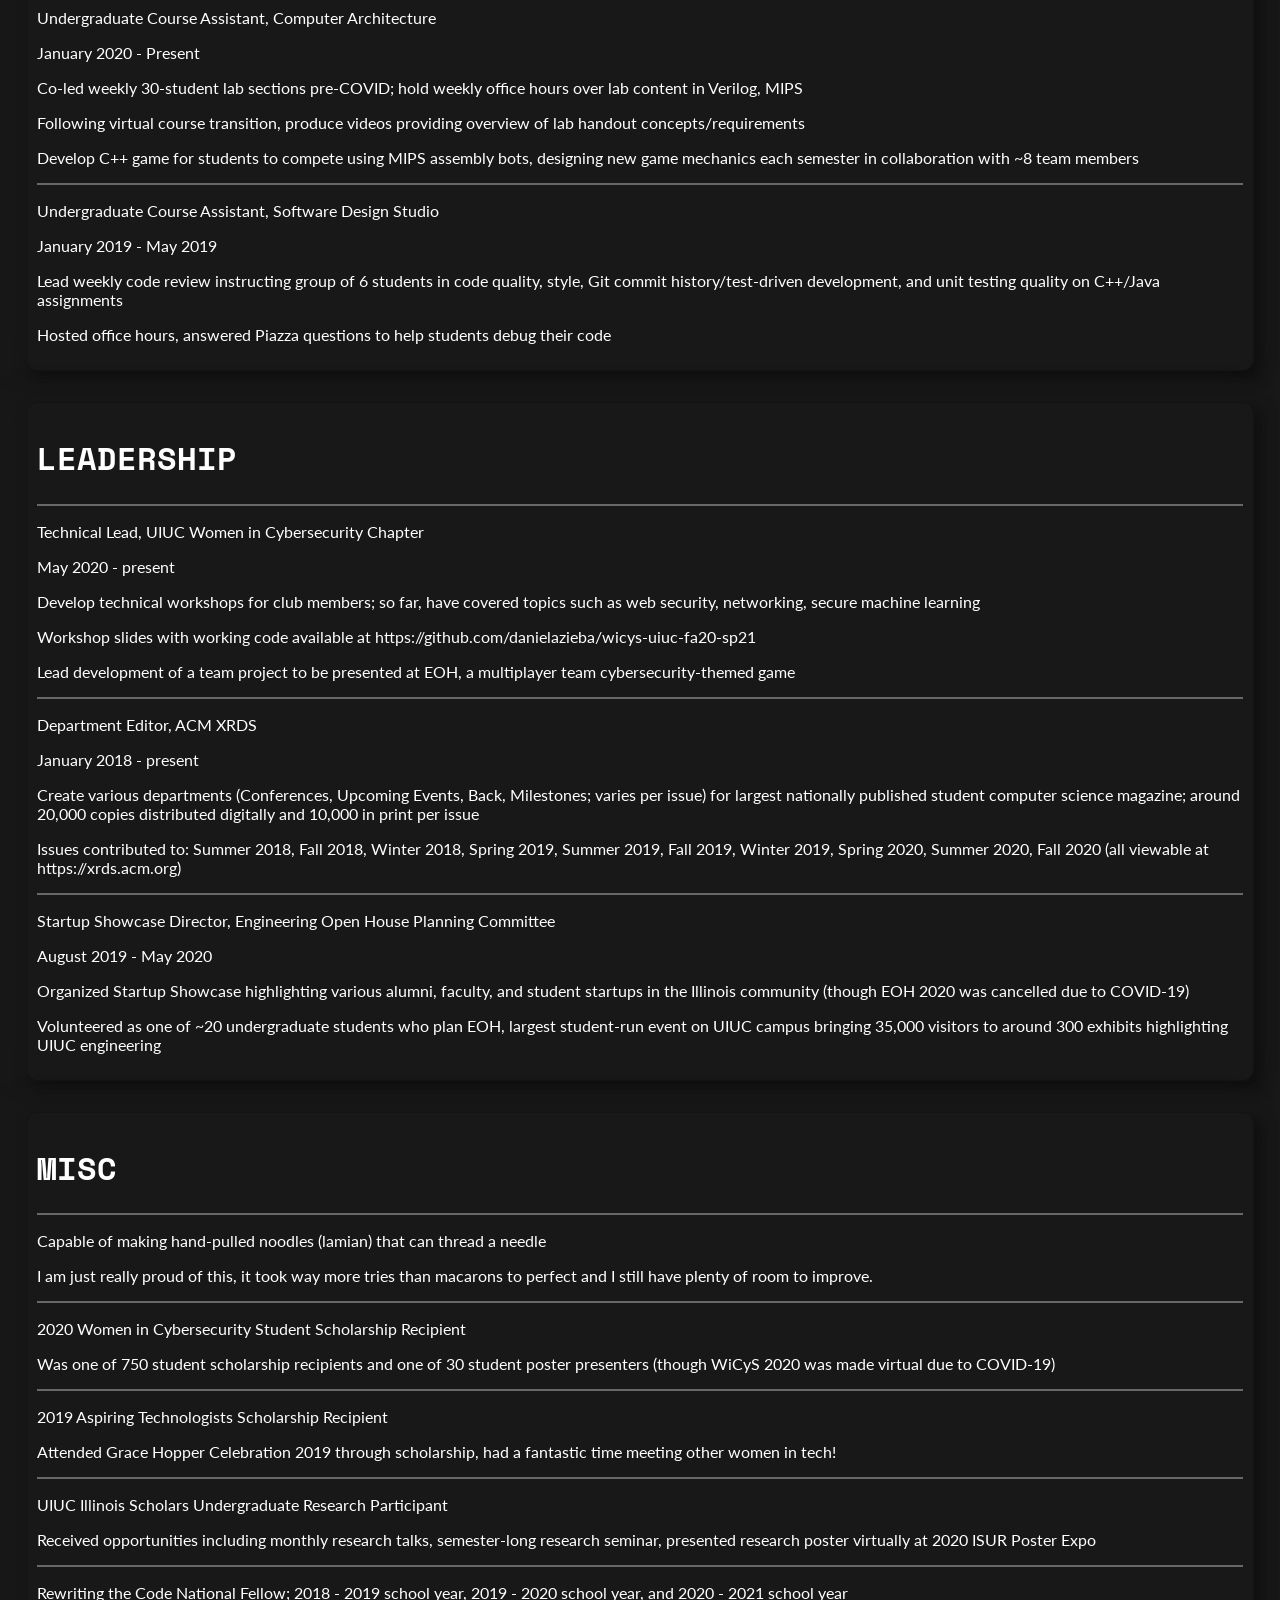
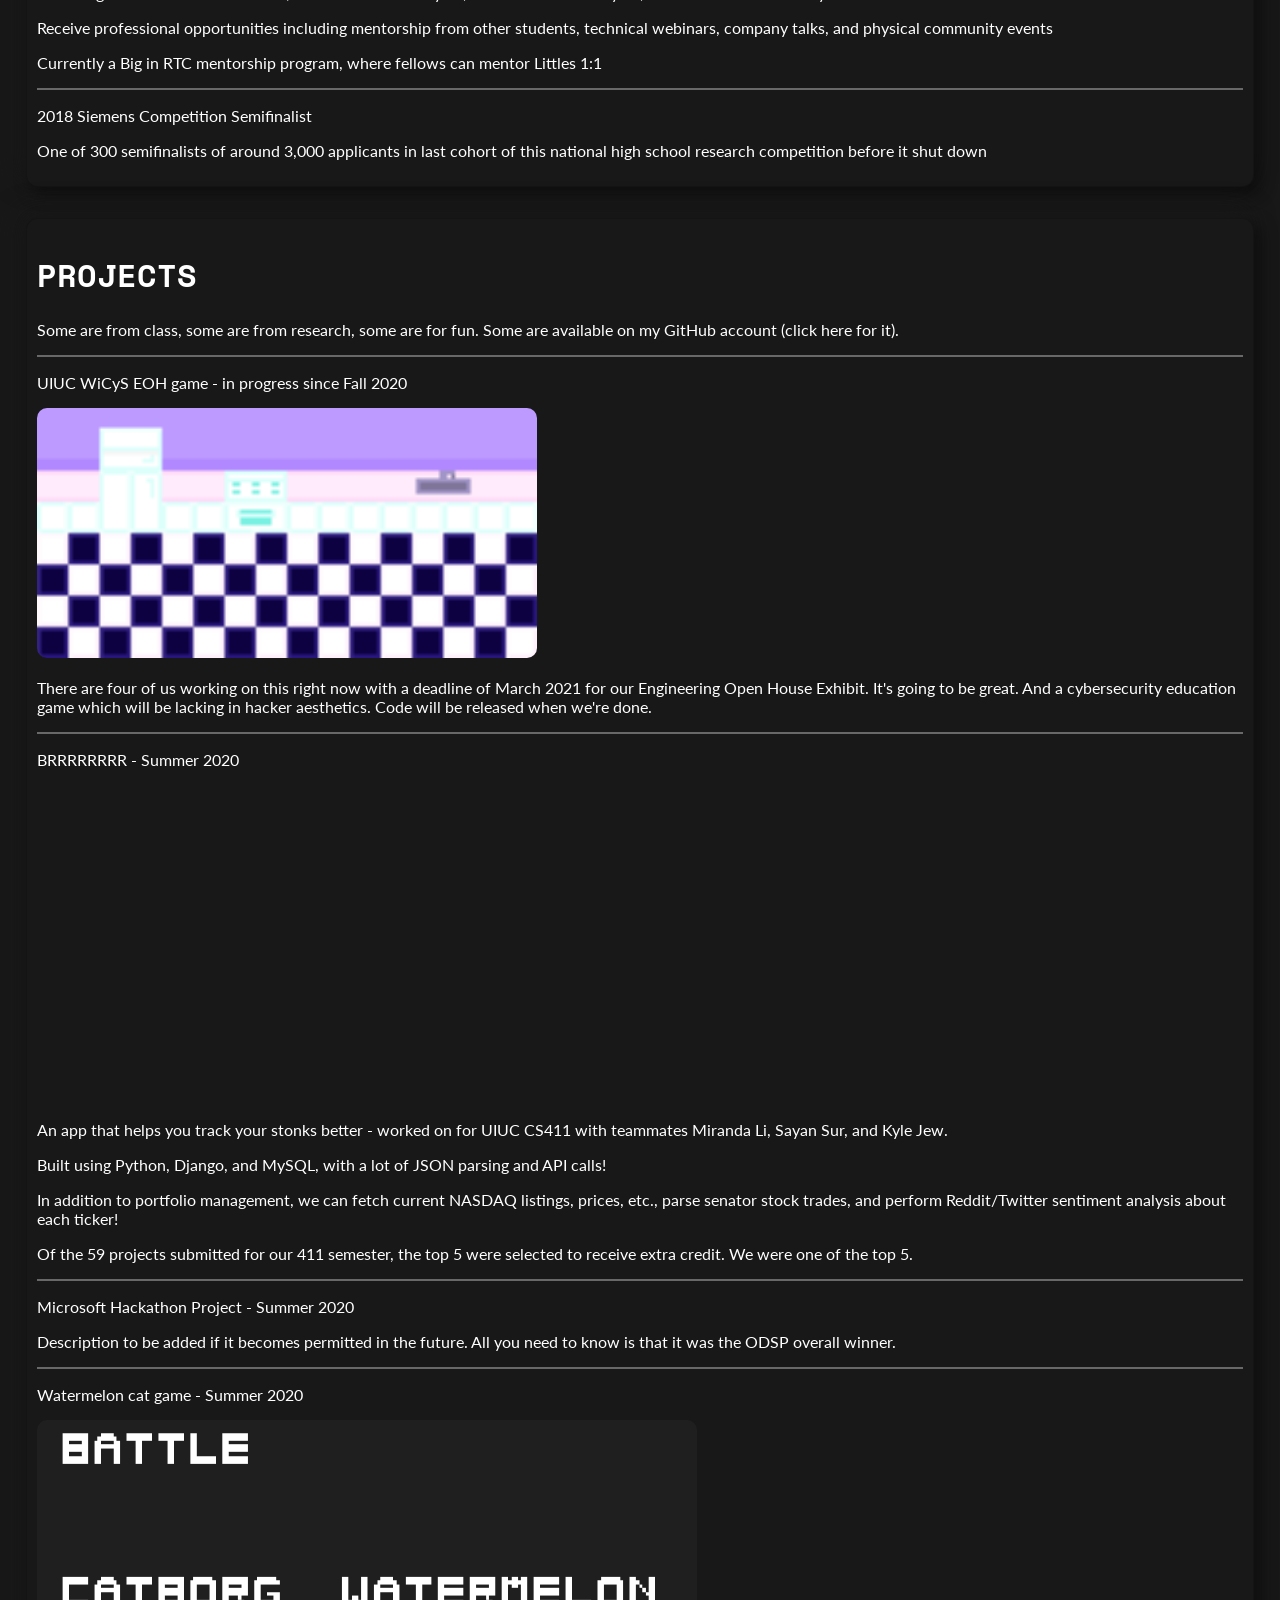
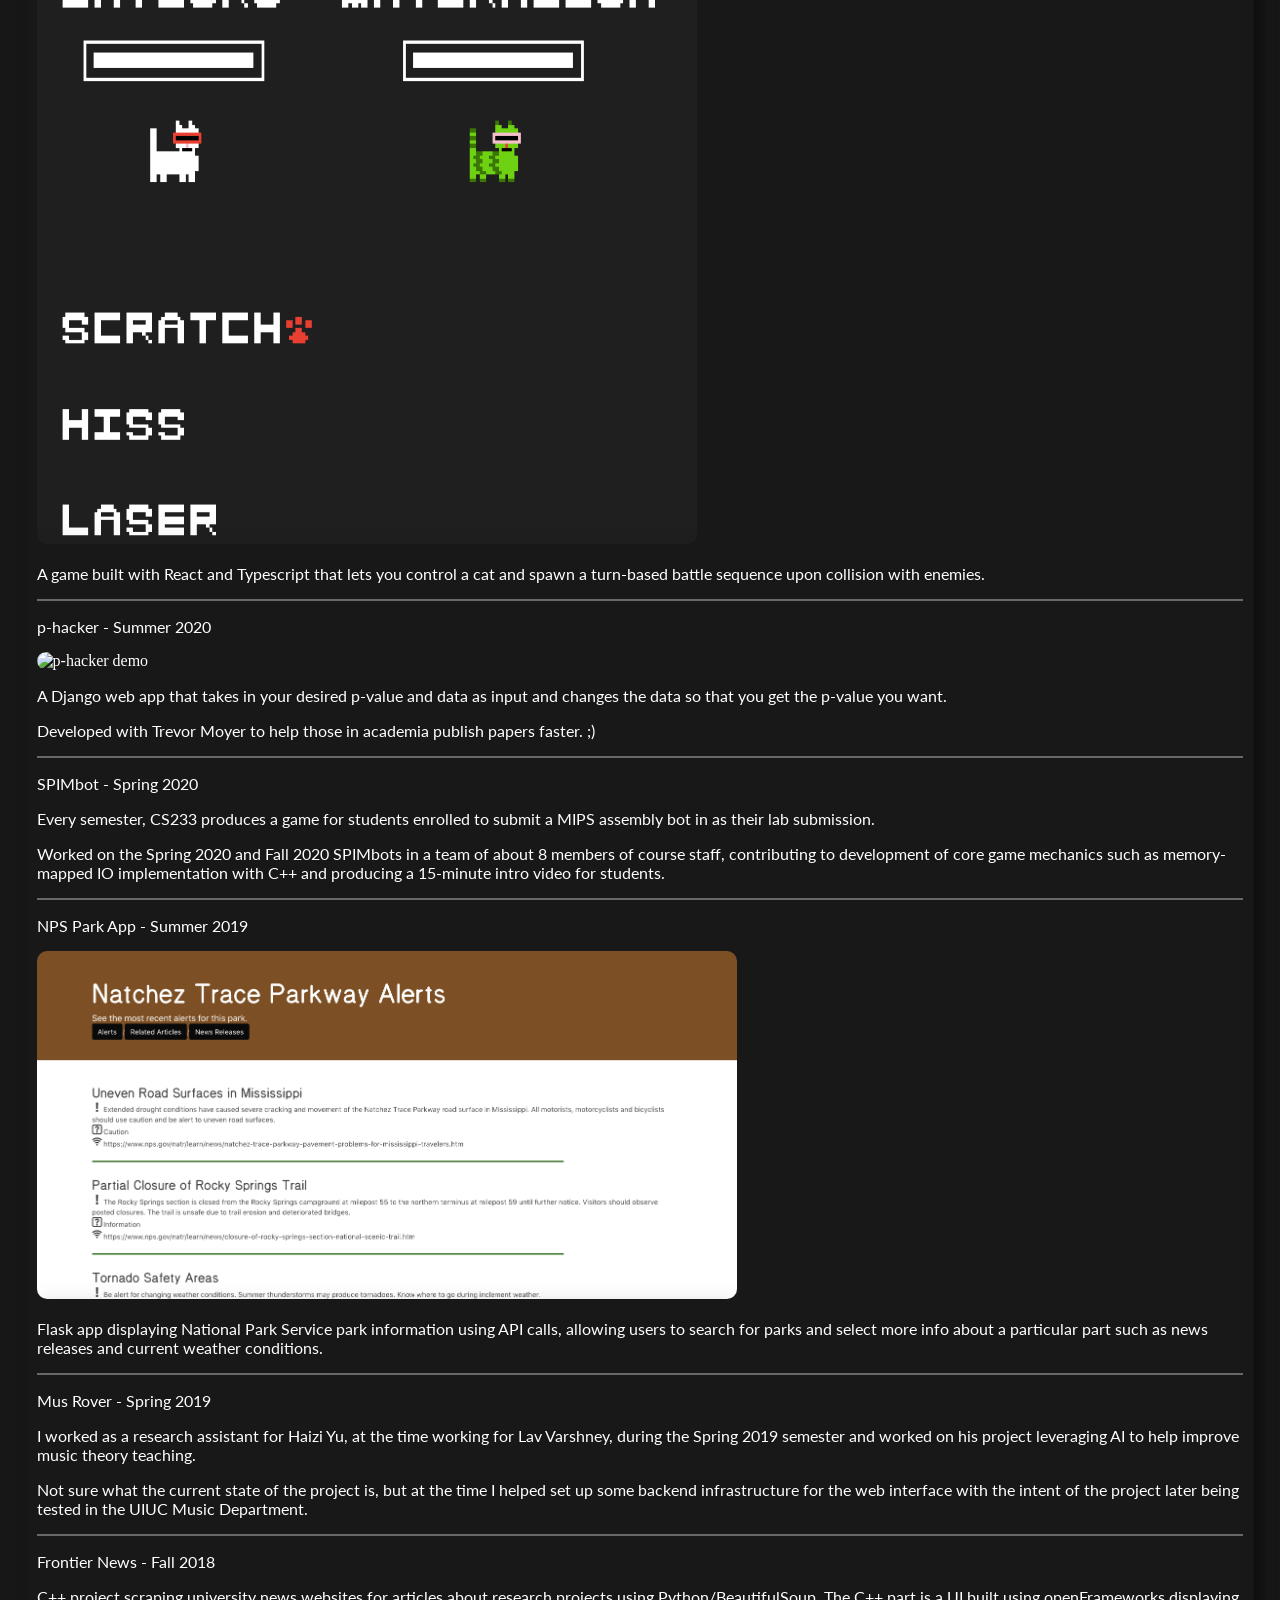
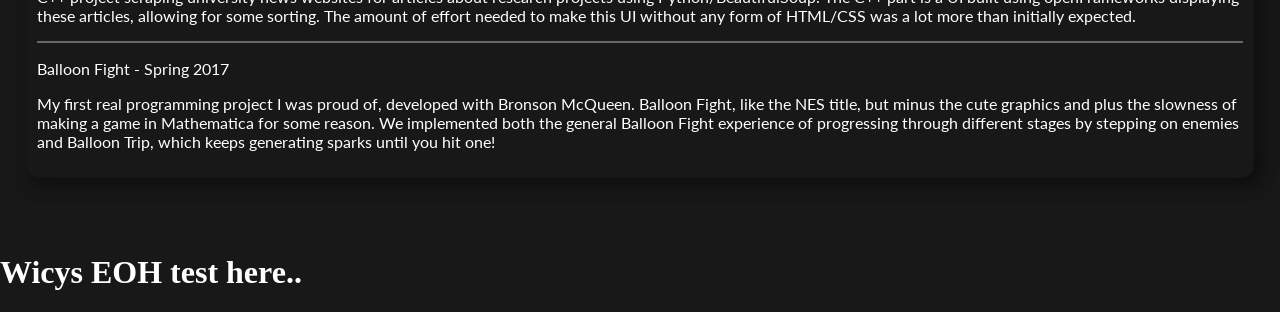
==== commit 56ceb8b1: "Testing if Ga-based game works on Github pages" ====
--- a/index.html
+++ b/index.html
@@ -258,6 +258,6 @@
           <br>
 
       </div>
-      
+      <h1><a href="wicys_eoh.html">Wicys EOH test here..</a></h1>      
   </body>
 </html>
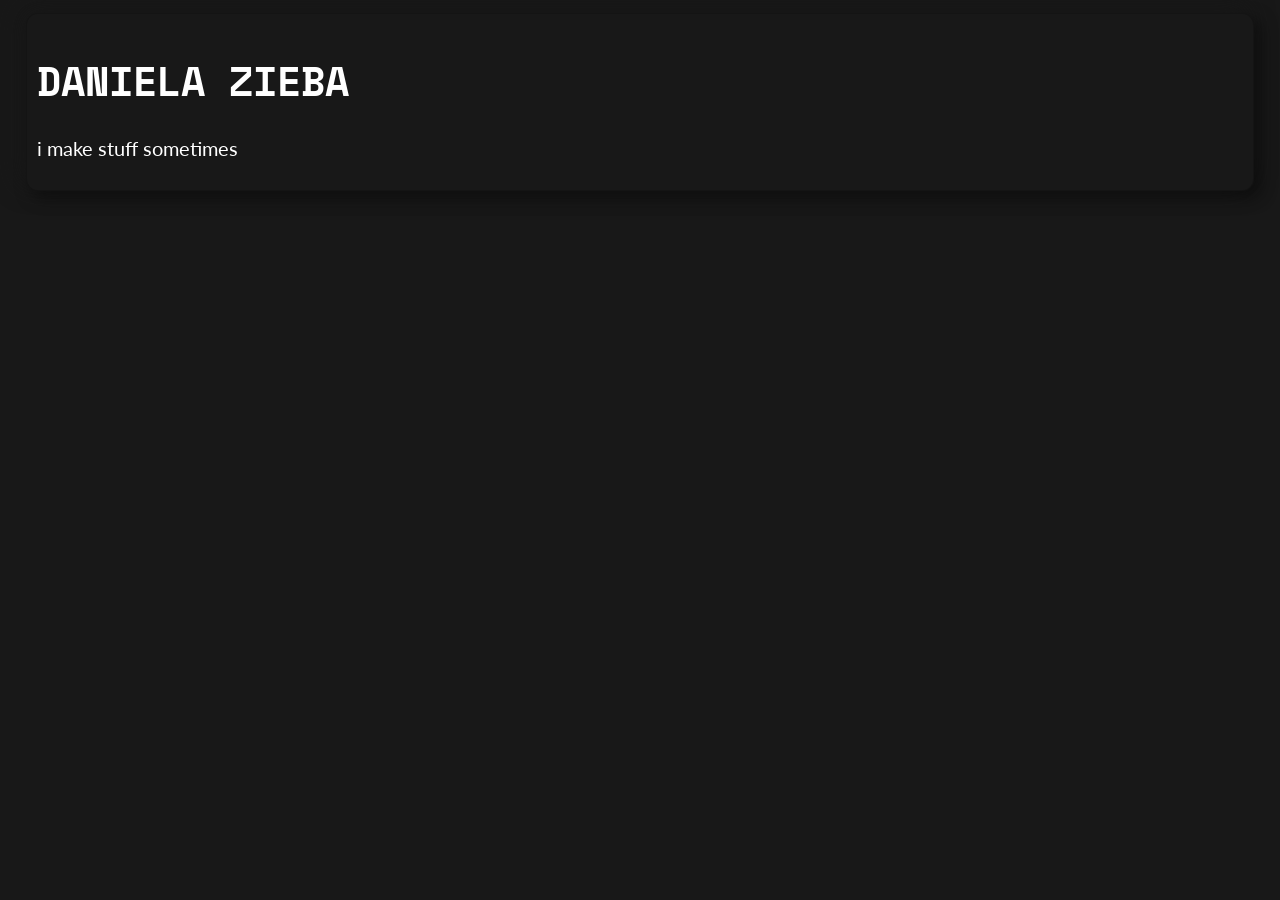
==== commit ec4c906c: "yes" ====
--- a/index.html
+++ b/index.html
@@ -9,255 +9,8 @@
   </head>
   <body style="margin: 0;">
       <div class="content-div dz-head">
-        <img src="me.jpg" alt="It is me!" style="max-width: 200px;">
         <h1>DANIELA ZIEBA</h1>
-        <p>Undergraduate Computer Science student, University of Illinois at Urbana-Champaign</p>
-        <p><a href="https://linkedin.com/in/daniela-zieba">Message me on LinkedIn</a> if you need to reach me for some reason.</p>
-        <p>Current interests: usable security and privacy, low-level/systems programming, herding cats, making interesting food</p>
-
-        <div>
-        <!--    <button><a href="#grad">Graduate Application Info</a></button> -->
-            <button><a href="#intern">Internships</a></button>
-            <button><a href="#teaching">Teaching</a></button>
-            <button><a href="#leadership">Leadership</a></button>
-            <button><a href="#misc">Misc</a></button>
-            <button><a href="#projects">Projects</a></button>
-        </div>
-    </div>
-      <div class="body-content">
-      <!--  <div class="content-div">
-          <h1 id="grad">ON MY GRADUATE APPLICATION</h1>
-          <div class="inner-content-div inner-grad-div">
-              <p>You might be browsing this website since I linked it on my graduate school applications or may have sent it in an email. Why do I think I am qualified to pursue graduate studies in usable security or whatever other topics I listed on my application?
-                <br><br> - I love writing code, and think I do a good job at it
-                    <br> - I have some user-focused experiences like HCI research, writing NASA policy
-                    <br> - I have many technical experiences such as conducting research at MIT Lincoln Laboratory for one summer, interning at Microsoft another summer, building side projects, learning a lot through my CS coursework, organizing WiCyS tech workshops, learning by being a course assistant debugging other student code... the list goes on :)
-                    <br> - I can wrangle data and pipe things together well. I can do web scraping, make pretty graphs, or make a machine learning model. I have taken Artificial Intelligence and Deep Learning at UIUC, so hopefully I have learned something from those courses.
-                    <br> - I highly value, and hope to promote, diversity and inclusion in computing
-                    <br> - I enjoy teaching and want to keep doing it!
-                  </p>
-
-              <p>What parts of this website are most useful?
-                <br> - The resume part is pretty much identical to my graduate application. The projects section having some code and screenshots is probably the only new thing you will find.
-
-              </p>
-
-              <p>Why do you think you write good code?
-                <br> - I took an upper-level Software Engineering course, both in high school and at UIUC, so I am obviously a master at software engineering, hah....
-                <br> (More serious answers below.)
-                <br> - I know how to use Git to commit on the command-line, create separate branches, make pull requests, and conduct code review before merging branches
-                <br> - I can write unit and integration tests
-                <br> - I can debug code using tools like GDB + Valgrind for C/C++ (more generally setting breakpoints and checking memory)
-                <br> - I can debug API calls by capturing and reading network traffic
-                <br> - I like to build to understand: if you give me a new tool I don't know, I will build a project and document it to learn
-                <br> - I have made working code for side projects as well as internships such as Microsoft
-                <br> - If you really, really have to have a list of programming languages and technologies I have used most recently: Python (data science things such as PyTorch as well as web tools like Django), Typescript, Javascript (React and Node.js), C++, C, MIPS Assembly, Verilog
-
-              </p>
-
-              <p>Any other qualifications?
-                <br> - I can make good food. I prefer savory things like pork buns or hand-pulled noodles, but can also make aesthetic macarons, or anything else involving a piping tip since it's easy to hide underlying architectural flaws with cream.
-              </p>
-
-              <img src="macaron.jpg" alt="It is me!" style="max-width: 200px;">
-
-              <p>Thanks for considering me for grad school!</p>
-            </div>
-        </div> -->
-
-        <div class="content-div">
-            <h1 id="intern">INTERNSHIP EXPERIENCES</h1>
-            <div class="inner-content-div">
-                <p>Microsoft, Explore Intern</p>
-                <p>May 2020 - August 2020</p>
-                <p>Interned for OneDrive/SharePoint Collab Sharing team, starting in a program manager role before moving to software engineering and implementing modernized access request user experience using React/Typescript</p>
-                <p>Participated in Microsoft Global Hackathon, leading team with 4 full-time software engineers to produce a working demo and receiving ODSP overall winner recognition after competing against ~60 other project demos!</p>
-            </div>
-
-            <div class="inner-content-div">
-              <p>National Center for Supercomputing Applications, SPIN Intern</p>
-              <p>August 2019 - May 2020</p>
-              <p>Developed Cybersecurity and Networking team security tools using Python/Django/HTML/CSS/Javascript, network data to improve security across NCSA infrastructure; participated in workshops, talks, networking events</p>
-              <p>Presented poster at 2020 Women in Cybersecurity conference (virtual due to COVID-19), selected as part of top 3 undergraduate presenters; presented 15-minute talk to NCSA interns and full-time staff over progress made</p> 
-          </div>
-
-            <div class="inner-content-div">
-                <p>MIT Lincoln Laboratory, Summer Research Intern</p>
-                <p>May 2019 - August 2019</p>
-                <p>Aided Tactical Networks group in developing innovative distributed peer-to-peer networking technologies; benchmarked and implemented potential solutions to provide an answer integrated in large-scale project</p>
-                <p>Wrote final research paper over work, presented 30-minute talk to research group and other interns</p> 
-                <p>Lead a team of 3 interns proposing research idea Lab-wide to receive offer for year-round funding and mentorship</p>
-            </div>
-
-            <div class="inner-content-div">
-                <p>Software Engineer Intern, NASA Marshall Space Flight Center</p>
-                <p>May 2018 - August 2018</p>
-                <p>Worked in Office of the Chief Engineer, contributing to content and analysis of Agency-wide NASA Software Engineering Requirements (NPR 7150.2C) through research into industry standards and internal requirements</p>
-                <p>Requirements I worked on are now official policy until 2024, readable <a href='https://nodis3.gsfc.nasa.gov/npg_img/N_PR_7150_002C_/N_PR_7150_002C_.pdf'>here!</a></p></p>
-                <p>Visited Armstrong Flight Research Center one week, had fun experiencing a different center</p>
-            </div>
-          </div>
-
-        <br>
-        <div class="content-div">
-            <h1 id="teaching">TEACHING</h1>
-            <div class="inner-content-div">
-              <p>Undergraduate Course Assistant, Computer Architecture</p>
-              <p class="date">January 2020 - Present</p>
-              <p>Co-led weekly 30-student lab sections pre-COVID; hold weekly office hours over lab content in Verilog, MIPS</p>
-              <p>Following virtual course transition, produce videos providing overview of lab handout concepts/requirements</p>
-              <p>Develop C++ game for students to compete using MIPS assembly bots, designing new game mechanics each semester in collaboration with ~8 team members</p>
-
-          </div>
-          <div class="inner-content-div">
-              <p>Undergraduate Course Assistant, Software Design Studio</p>
-              <p class="date">January 2019 - May 2019</p>
-              <p>Lead weekly code review instructing group of 6 students in code quality, style, Git commit history/test-driven development, and unit testing quality on C++/Java assignments</p>
-              <p>Hosted office hours, answered Piazza questions to help students debug their code</p>
-          </div>
-        </div>
-
-        <br>
-          <div class="content-div">
-            <h1 id="leadership">LEADERSHIP</h1>
-
-            <div class="inner-content-div">
-              <p>Technical Lead, UIUC Women in Cybersecurity Chapter</p>
-              <p class="date">May 2020 - present</p>
-              <p>Develop technical workshops for club members; so far, have covered topics such as web security, networking, secure machine learning</p>
-              <p>Workshop slides with working code available at <a href="https://github.com/danielazieba/wicys-uiuc-fa20-sp21">https://github.com/danielazieba/wicys-uiuc-fa20-sp21</a></p>
-              <p>Lead development of a team project to be presented at EOH, a multiplayer team cybersecurity-themed game</p>
-          </div>
-
-            <div class="inner-content-div">
-                <p>Department Editor, ACM XRDS</p>
-                <p class="date">January 2018 - present</p>
-                <p>Create various departments (Conferences, Upcoming Events, Back, Milestones; varies per issue) for largest nationally published student computer science magazine; around 20,000 copies distributed digitally and 10,000 in print per issue</p>
-                <p>Issues contributed to: Summer 2018, Fall 2018, Winter 2018, Spring 2019, Summer 2019, Fall 2019, Winter 2019, Spring 2020, Summer 2020, Fall 2020 (all viewable at <a href="https://xrds.acm.org">https://xrds.acm.org</a>)</p>
-            </div>
-
-
-            <div class="inner-content-div">
-                <p>Startup Showcase Director, Engineering Open House Planning Committee</p>
-                <p class="date">August 2019 - May 2020</p>
-                <p>Organized Startup Showcase highlighting various alumni, faculty, and student startups in the Illinois community (though EOH 2020 was cancelled due to COVID-19)</p>
-                <p>Volunteered as one of ~20 undergraduate students who plan EOH, largest student-run event on UIUC campus bringing 35,000 visitors to around 300 exhibits highlighting UIUC engineering</p>
-            </div>
-          </div>
-
-          <br>
-
-          <div class="content-div">
-            <h1 id="misc">MISC</h1>
-            <div class="inner-content-div">
-              <p>Capable of making hand-pulled noodles (lamian) that can thread a needle</p>
-              <p>I am just really proud of this, it took way more tries than macarons to perfect and I still have plenty of room to improve.</p>
-          </div>
-
-
-            <div class="inner-content-div">
-                <p>2020 Women in Cybersecurity Student Scholarship Recipient</p>
-                <p>Was one of 750 student scholarship recipients and one of 30 student poster presenters (though WiCyS 2020 was made virtual due to COVID-19)</p>
-      
-            </div>
-
-            <div class="inner-content-div">
-                <p>2019 Aspiring Technologists Scholarship Recipient</p>
-                <p>Attended Grace Hopper Celebration 2019 through scholarship, had a fantastic time meeting other women in tech!</p>
-            </div>
-
-            <div class="inner-content-div">
-              <p>UIUC Illinois Scholars Undergraduate Research Participant</p>
-              <p>Received opportunities including monthly research talks, semester-long research seminar, presented research poster virtually at 2020 ISUR Poster Expo</p>
-            </div>
-
-            <div class="inner-content-div">
-                <p>Rewriting the Code National Fellow; 2018 - 2019 school year, 2019 - 2020 school year, and 2020 - 2021 school year</p>
-                <p>Receive professional opportunities including mentorship from other students, technical webinars, company talks, and physical community events</p>
-                <p>Currently a Big in RTC mentorship program, where fellows can mentor Littles 1:1</p>
-              </div>
-
-            <div class="inner-content-div">
-                <p>2018 Siemens Competition Semifinalist</p>
-                <p>One of 300 semifinalists of around 3,000 applicants in last cohort of this national high school research competition before it shut down</p>
-            </div>
-
-          </div>
-
-          <br>
-
-          <div class="content-div">
-            <h1 id="projects">PROJECTS</h1>
-            <p>Some are from class, some are from research, some are for fun. <a href="https://github.com/danielazieba">Some are available on my GitHub account (click here for it).</a></p>
-
-            <div class="inner-content-div">
-              <p>UIUC WiCyS EOH game - in progress since Fall 2020</p>
-              <img src="owo.png" alt="wicys game screenshot" style="max-width: 200px; min-width: 500px;">
-              <p>There are four of us working on this right now with a deadline of March 2021 for our Engineering Open House Exhibit. It's going to be great. And a cybersecurity education game which will be lacking in hacker aesthetics. Code will be released when we're done.</p>
-            
-            </div>
-
-            <div class="inner-content-div">
-              <p>BRRRRRRRR - Summer 2020</p>
-              <iframe width="560" height="315" src="https://www.youtube.com/embed/V8LCw23iDJM" frameborder="0" allow="accelerometer; autoplay; clipboard-write; encrypted-media; gyroscope; picture-in-picture" allowfullscreen></iframe>
-              <p>An app that helps you track your stonks better - worked on for UIUC CS411 with teammates Miranda Li, Sayan Sur, and Kyle Jew.</p>
-              <p>Built using Python, Django, and MySQL, with a lot of JSON parsing and API calls!</p>
-              <p>In addition to portfolio management, we can fetch current NASDAQ listings, prices, etc., parse senator stock trades, and perform Reddit/Twitter sentiment analysis about each ticker!</p>
-              <p>Of the 59 projects submitted for our 411 semester, the top 5 were selected to receive extra credit. We were one of the top 5.</p>
-            </div>
-
-
-            <div class="inner-content-div">
-              <p>Microsoft Hackathon Project - Summer 2020</p>
-              <p>Description to be added if it becomes permitted in the future. All you need to know is that it was the ODSP overall winner.</p>
-            </div>
-            <div class="inner-content-div">
-              <p>Watermelon cat game - Summer 2020</p>
-              <img src="battle.png" alt="cat game screenshot" width="660" height="724">
-              <p>A game built with React and Typescript that lets you control a cat and spawn a turn-based battle sequence upon collision with enemies.</p>
-            </div>
-
-            <div class="inner-content-div">
-              <p>p-hacker - Summer 2020</p>
-              <img src="yeet.gif" alt="p-hacker demo" width="1402" height="664">
-              <p>A Django web app that takes in your desired p-value and data as input and changes the data so that you get the p-value you want.</p>
-              <p>Developed with Trevor Moyer to help those in academia publish papers faster. ;)</p>
-            </div>
-
-            <div class="inner-content-div">
-              <p>SPIMbot - Spring 2020</p>
-              <p>Every semester, CS233 produces a game for students enrolled to submit a MIPS assembly bot in as their lab submission.</p>
-              <p>Worked on the Spring 2020 and Fall 2020 SPIMbots in a team of about 8 members of course staff, contributing to development of core game mechanics such as memory-mapped IO implementation with C++ and producing a 15-minute intro video for students.</p>
-            </div>
-
-            <div class="inner-content-div">
-              <p>NPS Park App - Summer 2019</p>
-              <img src="nps-alerts.png" alt="nice" style="max-width: 700px;">
-              <p>Flask app displaying National Park Service park information using API calls, allowing users to search for parks and select more info about a particular part such as news releases and current weather conditions.</p>
-            </div>
-
-            <div class="inner-content-div">
-              <p>Mus Rover - Spring 2019</p>
-              <p>I worked as a research assistant for Haizi Yu, at the time working for Lav Varshney, during the Spring 2019 semester and worked on his project leveraging AI to help improve music theory teaching.</p>
-              <p>Not sure what the current state of the project is, but at the time I helped set up some backend infrastructure for the web interface with the intent of the project later being tested in the UIUC Music Department.</p>
-            </div>
-
-            <div class="inner-content-div">
-              <p>Frontier News - Fall 2018</p>
-              <p>C++ project scraping university news websites for articles about research projects using Python/BeautifulSoup. The C++ part is a UI built using openFrameworks displaying these articles, allowing for some sorting. The amount of effort needed to make this UI without any form of HTML/CSS was a lot more than initially expected. </p>
-            </div>
-
-            <div class="inner-content-div">
-              <p>Balloon Fight - Spring 2017</p>
-              <p>My first real programming project I was proud of, developed with Bronson McQueen. Balloon Fight, like the NES title, but minus the cute graphics and plus the slowness of making a game in Mathematica for some reason. We implemented both the general Balloon Fight experience of progressing through different stages by stepping on enemies and Balloon Trip, which keeps generating sparks until you hit one!</p>
-            </div>
-          </div>
-
-          <br>
-          <br>
-          <br>
-
+        <p>i make stuff sometimes</p>
       </div>
-      <h1><a href="wicys_eoh.html">Wicys EOH test here..</a></h1>      
   </body>
 </html>
--- a/dz.css
+++ b/dz.css
@@ -38,7 +38,7 @@
 a
 {
     text-decoration: none;
-    color:white;
+    color:rgb(192, 192, 192);
 }
 
 a:hover
